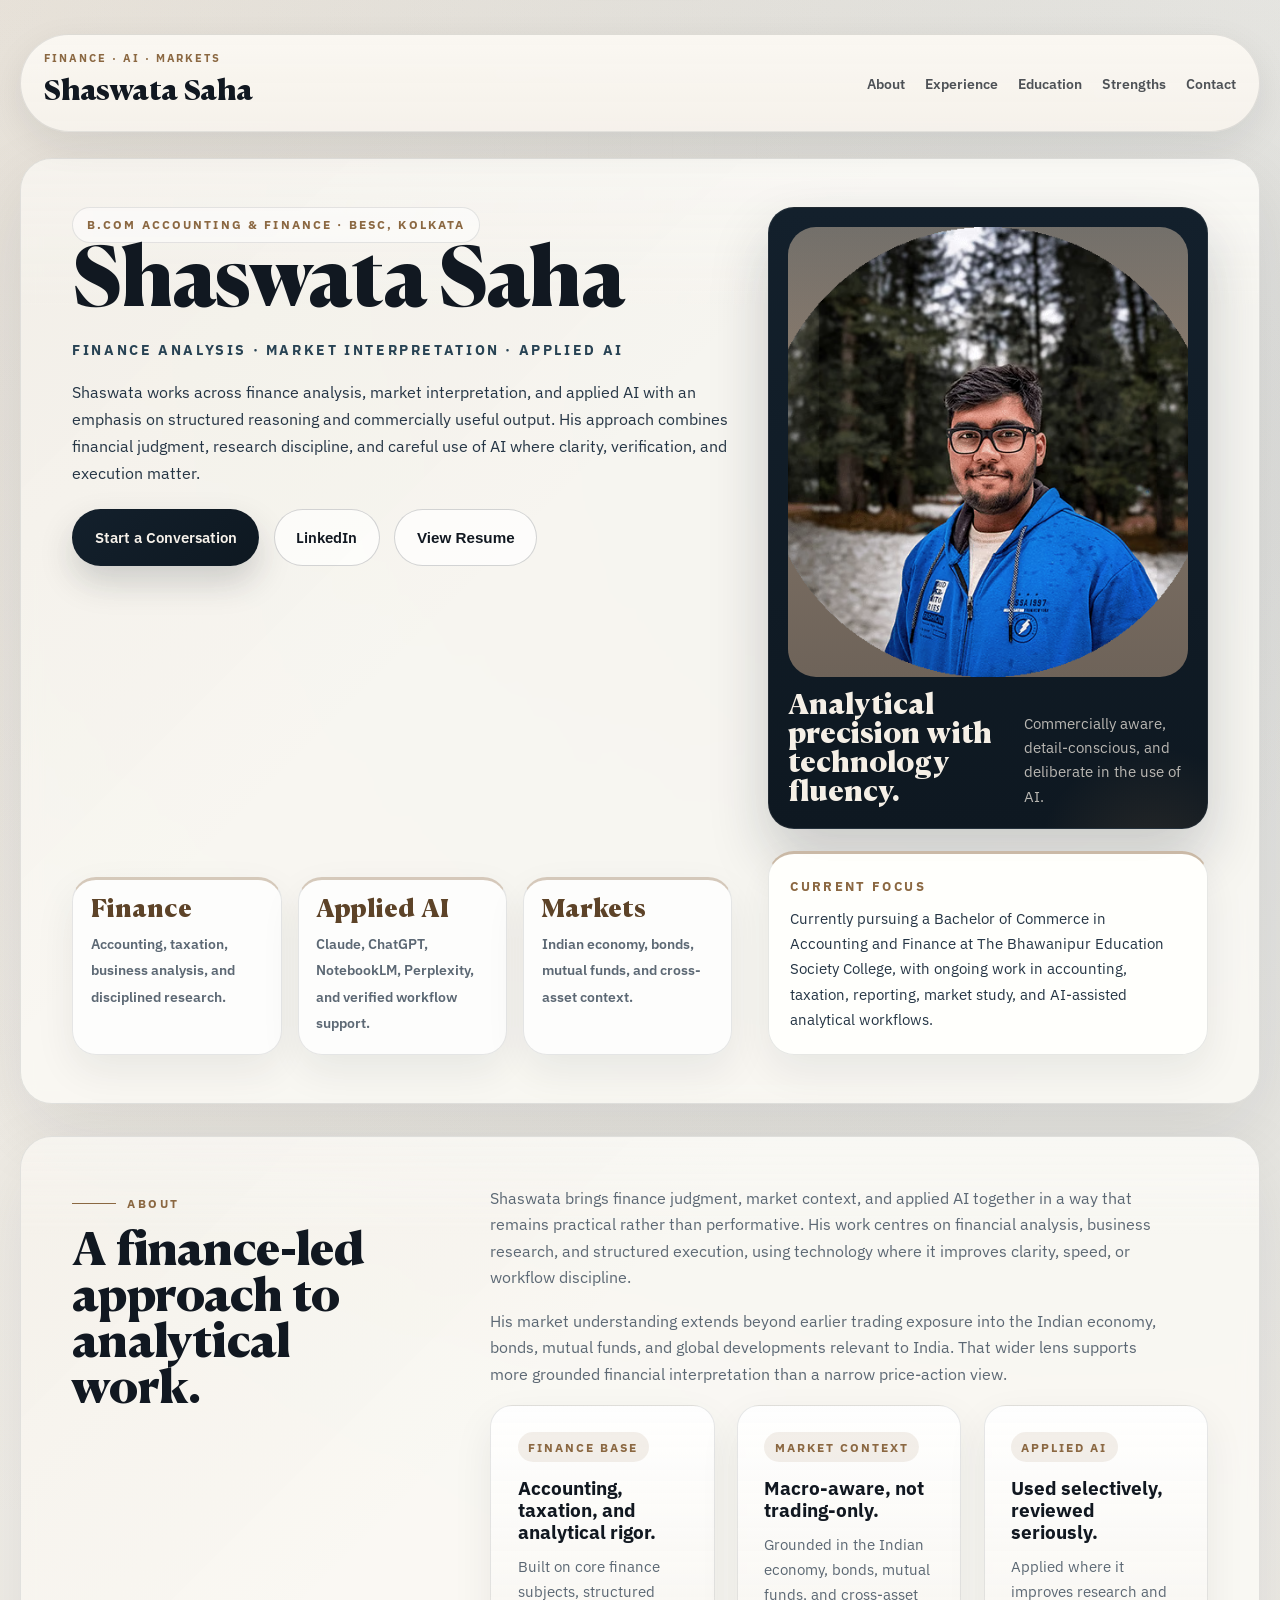
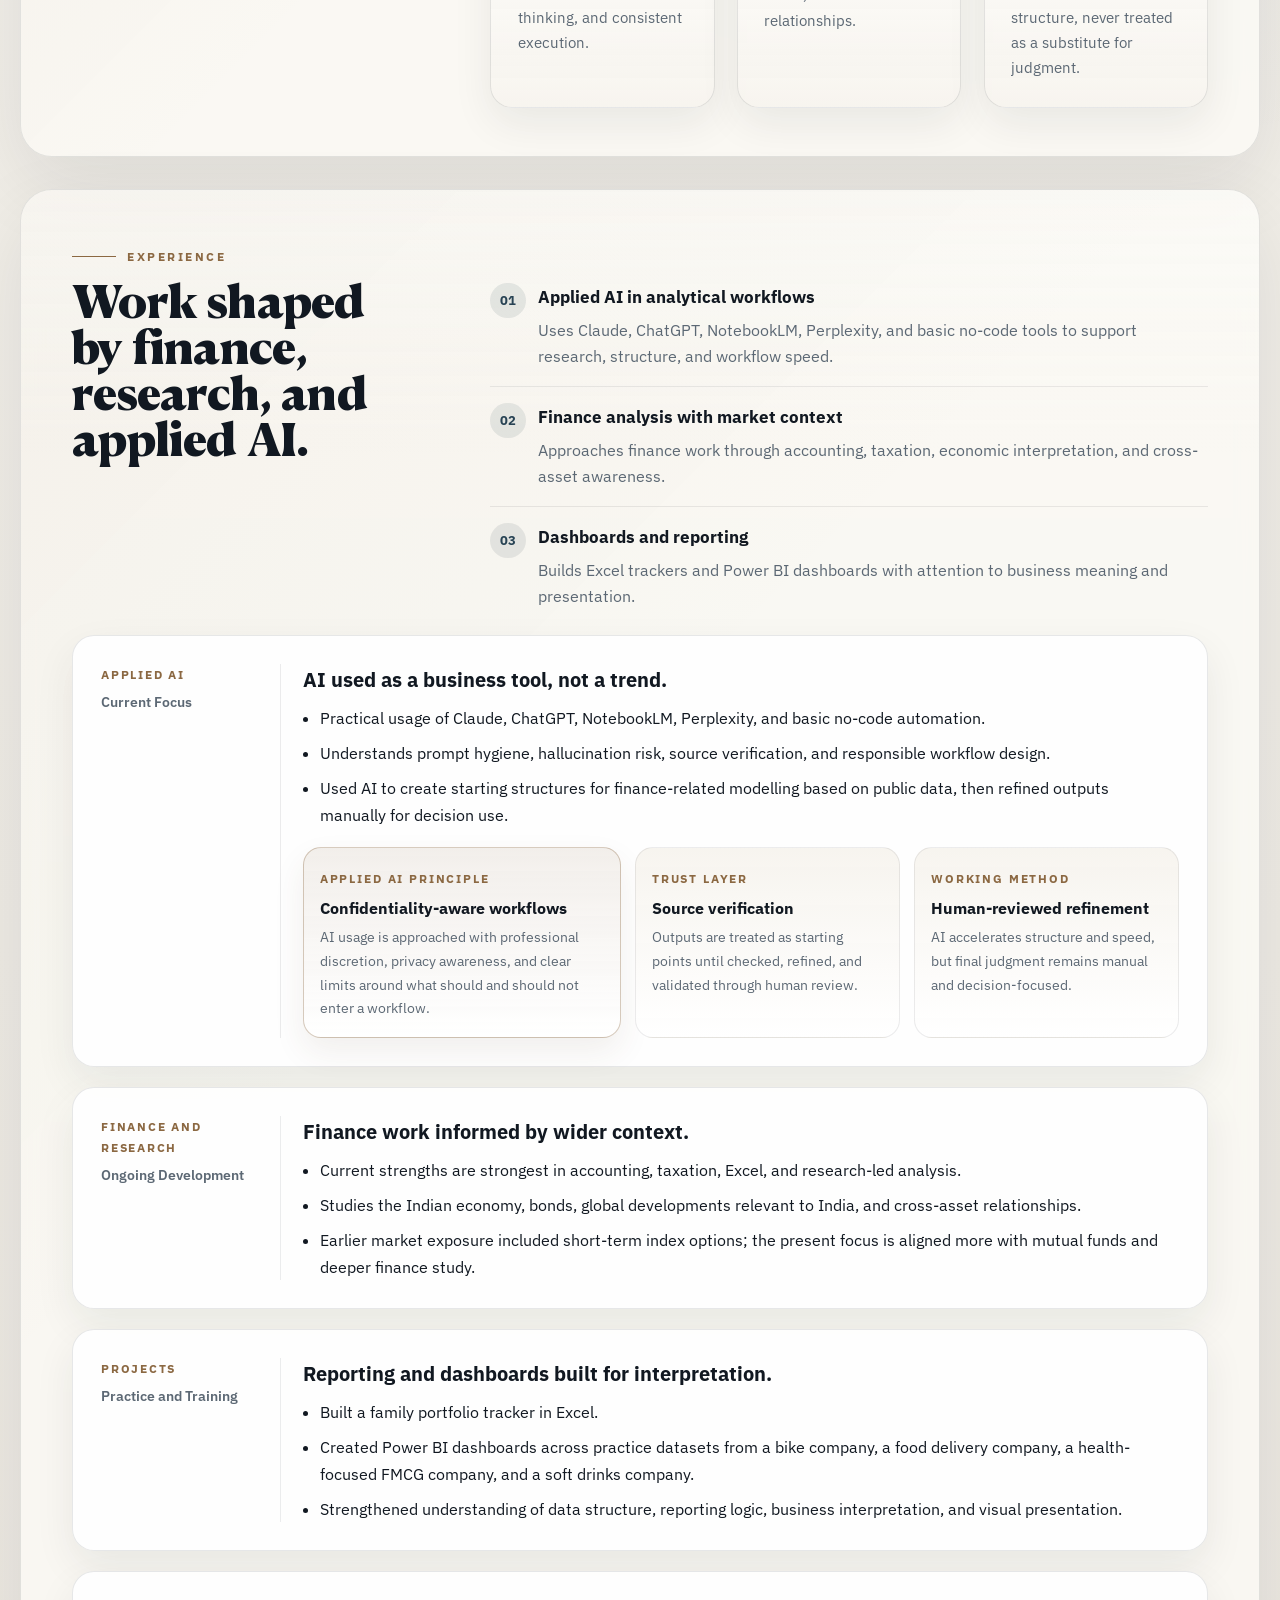
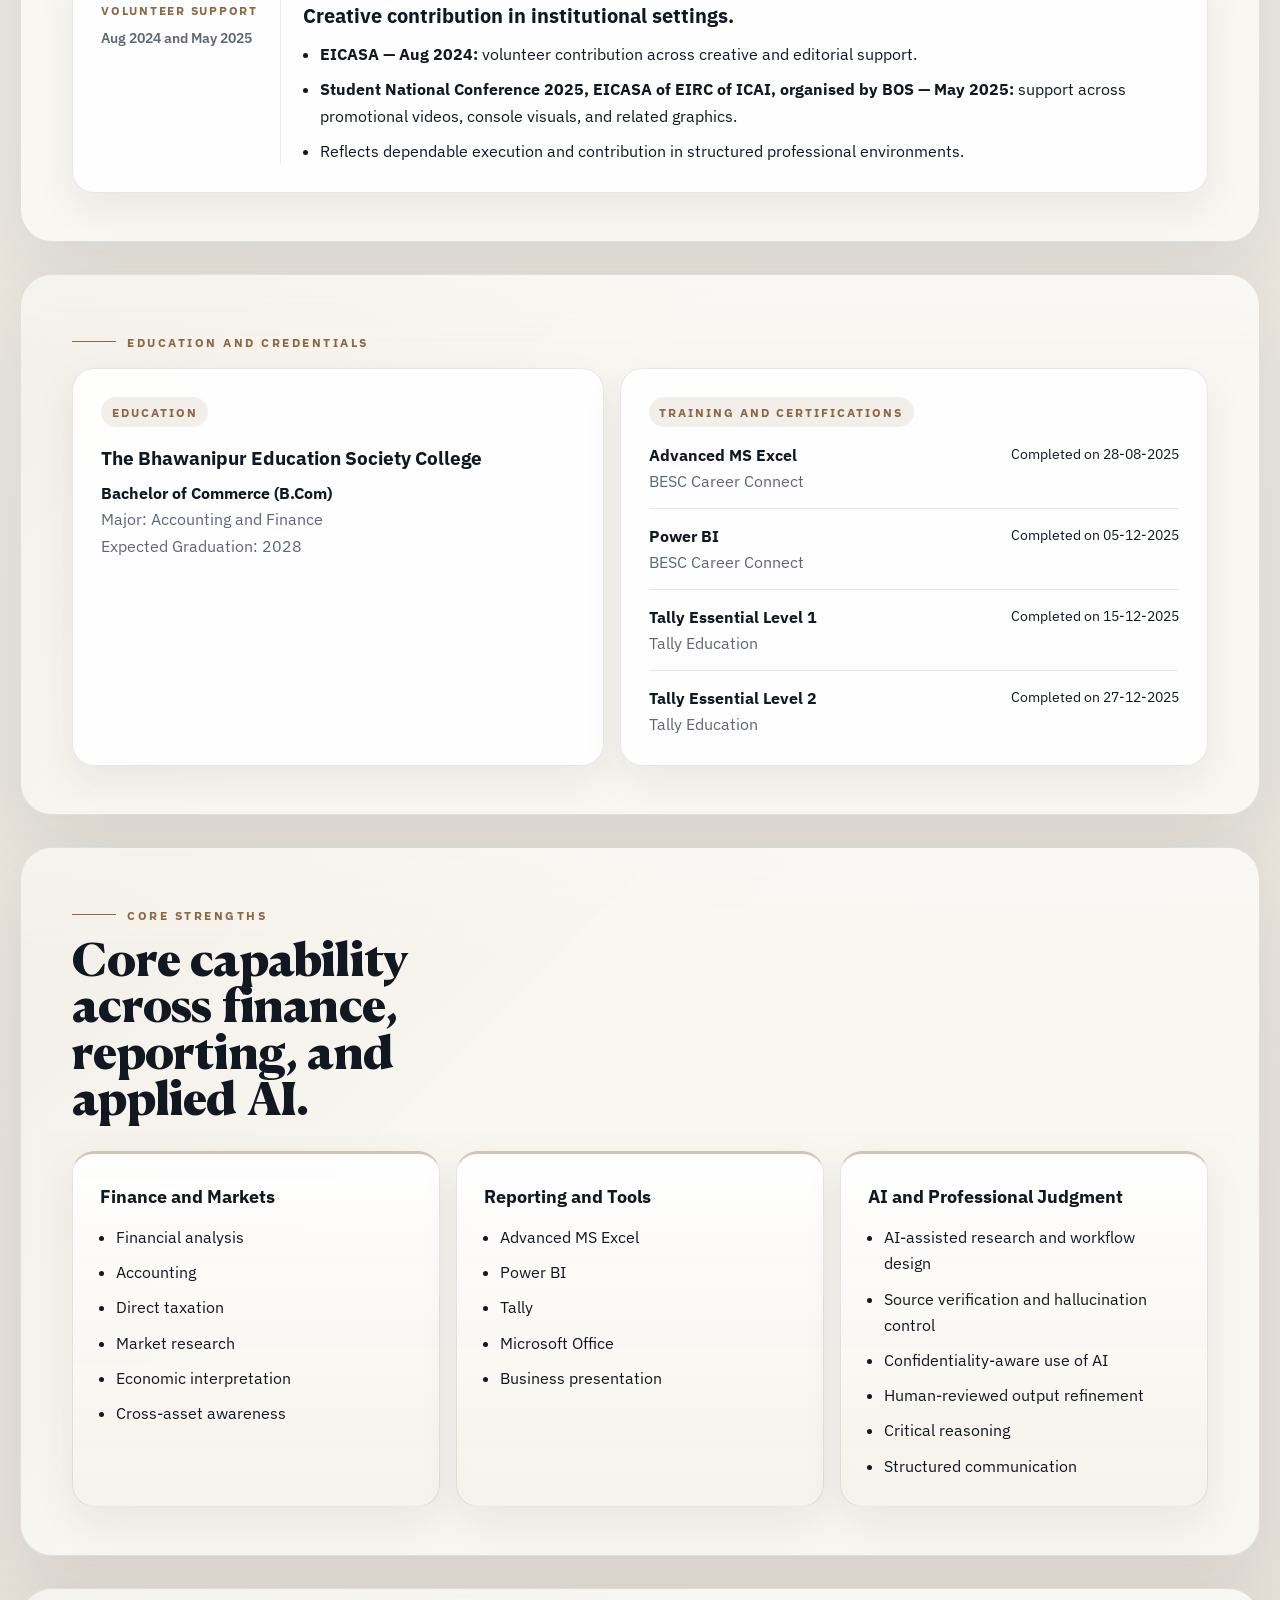
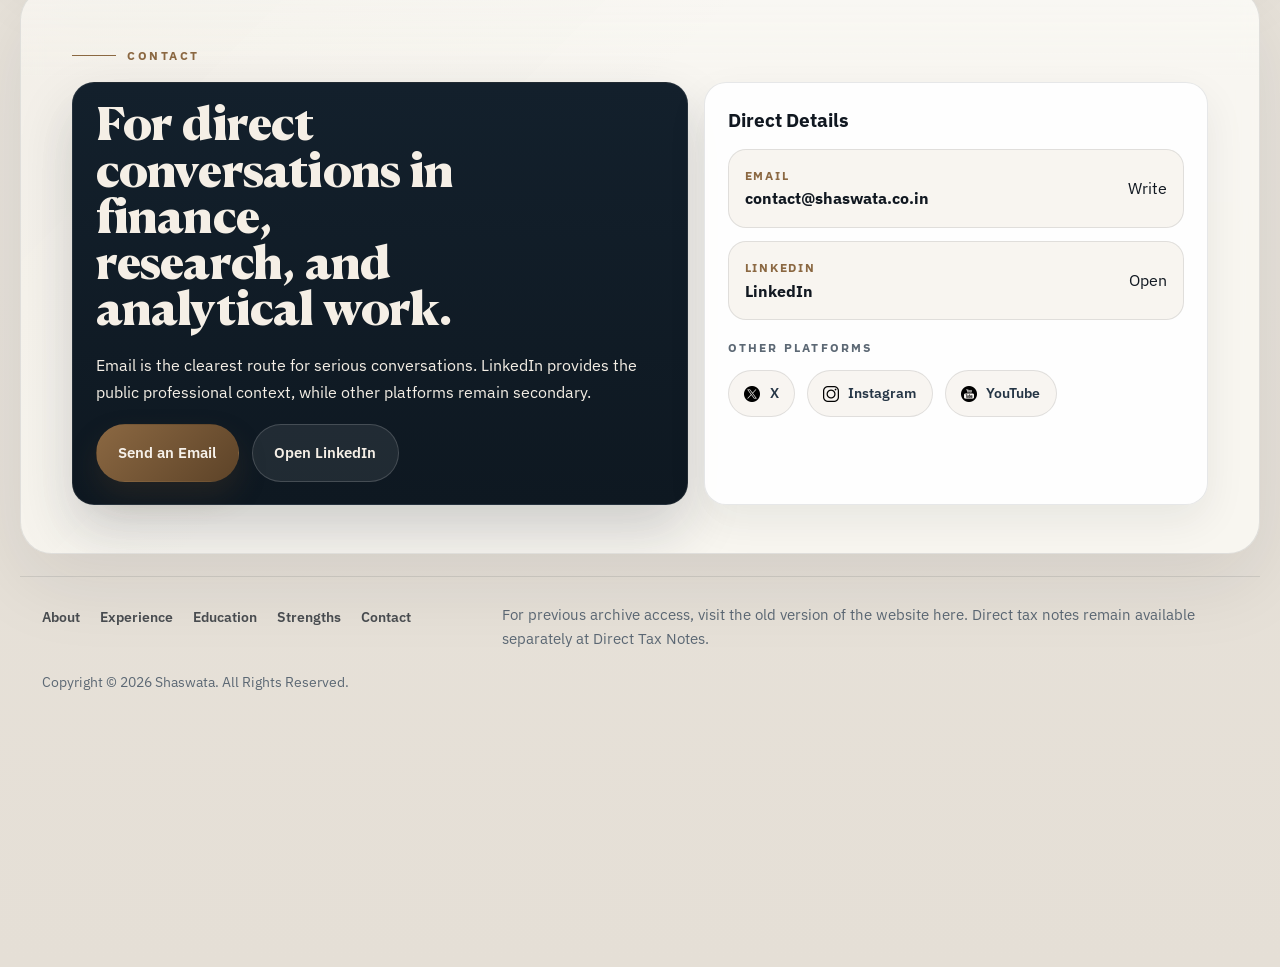
==== index.html @ 4b78d857 "Add files via upload" ====
<!DOCTYPE html>
<html lang="en">
  <head>
    <meta charset="UTF-8" />
    <meta http-equiv="X-UA-Compatible" content="IE=edge" />
    <meta name="viewport" content="width=device-width, initial-scale=1.0" />
    <link rel="icon" type="image/png" sizes="32x32" href="/favicon.png">
    <title>Shaswata Saha | Finance Analyst, Applied AI, Markets and Research</title>
    <link rel="canonical" href="https://shaswata.co.in/" />
    <meta name="description" content="Official website of Shaswata Saha, focused on finance analysis, applied AI, market research, taxation, accounting, and structured business thinking." />
    <meta name="robots" content="index, follow" />
    <meta name="author" content="Shaswata Saha" />
    <meta property="og:type" content="website" />
    <meta property="og:title" content="Shaswata Saha | Finance Analyst, Applied AI, Markets and Research" />
    <meta property="og:description" content="Official website of Shaswata Saha with finance analysis, applied AI, market research, and contact links." />
    <meta property="og:image" content="https://shaswata.co.in/assets/profile-pic.png" />
    <meta property="og:url" content="https://shaswata.co.in/" />
    <meta property="og:site_name" content="Shaswata Saha" />
    <meta name="twitter:card" content="summary_large_image" />
    <meta name="twitter:title" content="Shaswata Saha | Finance Analyst, Applied AI, Markets and Research" />
    <meta name="twitter:description" content="Official website of Shaswata Saha with finance analysis, applied AI, market research, and contact links." />
    <meta name="twitter:image" content="https://shaswata.co.in/assets/profile-pic.png" />
    <link rel="preload" href="./fonts/canela/Canela-Black.woff2" as="font" type="font/woff2" crossorigin />
    <link rel="preload" href="./fonts/canela/CanelaText-Black.woff2" as="font" type="font/woff2" crossorigin />
    <link rel="preload" href="./assets/profile-pic.avif" as="image" type="image/avif" />
    <script type="application/ld+json">
      {
        "@context": "https://schema.org",
        "@graph": [
          {
            "@type": "Person",
            "name": "Shaswata Saha",
            "url": "https://shaswata.co.in/",
            "image": "https://shaswata.co.in/assets/profile-pic.png",
            "jobTitle": "Finance Analyst | Applied AI | Markets and Research",
            "sameAs": [
              "https://urls.shaswata.co.in/Shaswata's-LinkedIn-Account",
              "https://urls.shaswata.co.in/Shaswata's-Twitter-Account",
              "https://urls.shaswata.co.in/Shaswata's-Instagram-Account",
              "https://urls.shaswata.co.in/Shaswata's-YouTube-Account"
            ]
          },
          {
            "@type": "WebSite",
            "name": "Shaswata Saha",
            "url": "https://shaswata.co.in/"
          }
        ]
      }
    </script>
    <link rel="stylesheet" href="style.css" />
    <link rel="stylesheet" href="mediaqueries.css" />
  </head>
  <body>
    <div class="page-shell">
      <nav id="desktop-nav">
        <a class="logo" href="#profile">
          <span class="logo-mark">Finance · AI · Markets</span>
          <span>Shaswata Saha</span>
        </a>
        <div>
          <ul class="nav-links">
            <li><a href="#about">About</a></li>
            <li><a href="#experience">Experience</a></li>
            <li><a href="#education">Education</a></li>
            <li><a href="#strengths">Strengths</a></li>
            <li><a href="#contact">Contact</a></li>
          </ul>
        </div>
      </nav>
      <nav id="hamburger-nav">
        <a class="logo" href="#profile">
          <span class="logo-mark">Finance · AI · Markets</span>
          <span>Shaswata Saha</span>
        </a>
        <div class="hamburger-menu">
          <div class="hamburger-icon" onclick="toggleMenu()">
            <span></span>
            <span></span>
            <span></span>
          </div>
          <div class="menu-links">
            <li><a href="#about">About</a></li>
            <li><a href="#experience">Experience</a></li>
            <li><a href="#education">Education</a></li>
            <li><a href="#strengths">Strengths</a></li>
            <li><a href="#contact">Contact</a></li>
          </div>
        </div>
      </nav>
      <main>
        <section id="profile">
          <div class="section-inner">
            <div class="hero-copy">
              <div>
                <div class="hero-topline fade-in">B.Com Accounting &amp; Finance · BESC, Kolkata</div>
                <h1 class="hero-title fade-in delay-1">Shaswata Saha</h1>
                <p class="hero-role fade-in delay-2">Finance Analysis · Market Interpretation · Applied AI</p>
                <p class="hero-summary fade-in delay-3">
                  Shaswata works across finance analysis, market interpretation, and applied AI with an emphasis on structured reasoning and commercially useful output. His approach combines financial judgment, research discipline, and careful use of AI where clarity, verification, and execution matter.
                </p>
                <div class="hero-actions fade-in delay-3">
                  <a class="btn btn-primary" href="https://urls.shaswata.co.in/Shaswata's-Mail">Start a Conversation</a>
                  <a class="btn btn-secondary" href="https://urls.shaswata.co.in/Shaswata's-LinkedIn-Account">LinkedIn</a>
                  <button class="btn btn-secondary" onclick="window.open('./assets/Shaswata_Resume.pdf')">View Resume</button>
                </div>
              </div>
              <div class="hero-grid fade-in delay-3">
                <div class="hero-metric">
                  <span class="hero-metric-value">Finance</span>
                  <span class="hero-metric-label">Accounting, taxation, business analysis, and disciplined research.</span>
                </div>
                <div class="hero-metric">
                  <span class="hero-metric-value">Applied AI</span>
                  <span class="hero-metric-label">Claude, ChatGPT, NotebookLM, Perplexity, and verified workflow support.</span>
                </div>
                <div class="hero-metric">
                  <span class="hero-metric-value">Markets</span>
                  <span class="hero-metric-label">Indian economy, bonds, mutual funds, and cross-asset context.</span>
                </div>
              </div>
            </div>
            <div class="hero-panel fade-in delay-2">
              <article class="profile-card">
                <div class="profile-media">
                  <picture>
                    <source srcset="./assets/profile-pic.avif" type="image/avif" />
                    <img src="./assets/profile-pic.png" alt="Portrait of Shaswata Saha" width="1507" height="2071" fetchpriority="high" decoding="async" />
                  </picture>
                </div>
                <div class="profile-caption">
                  <div>
                    <h2>Analytical precision with technology fluency.</h2>
                  </div>
                  <p>Commercially aware, detail-conscious, and deliberate in the use of AI.</p>
                </div>
              </article>
              <article class="spotlight-card">
                <h3>Current Focus</h3>
                <p>Currently pursuing a Bachelor of Commerce in Accounting and Finance at The Bhawanipur Education Society College, with ongoing work in accounting, taxation, reporting, market study, and AI-assisted analytical workflows.</p>
              </article>
            </div>
          </div>
        </section>

        <section id="about">
          <div class="section-inner grid-two">
            <div>
              <div class="section-kicker">About</div>
              <h2 class="section-title">A finance-led approach to analytical work.</h2>
            </div>
            <div class="copy-stack">
              <p class="section-copy">
                Shaswata brings finance judgment, market context, and applied AI together in a way that remains practical rather than performative. His work centres on financial analysis, business research, and structured execution, using technology where it improves clarity, speed, or workflow discipline.
              </p>
              <p class="section-copy">
                His market understanding extends beyond earlier trading exposure into the Indian economy, bonds, mutual funds, and global developments relevant to India. That wider lens supports more grounded financial interpretation than a narrow price-action view.
              </p>
              <div class="grid-three">
                <article class="glass-card">
                  <span class="eyebrow-value">Finance Base</span>
                  <h3>Accounting, taxation, and analytical rigor.</h3>
                  <p>Built on core finance subjects, structured thinking, and consistent execution.</p>
                </article>
                <article class="glass-card">
                  <span class="eyebrow-value">Market Context</span>
                  <h3>Macro-aware, not trading-only.</h3>
                  <p>Grounded in the Indian economy, bonds, mutual funds, and cross-asset relationships.</p>
                </article>
                <article class="glass-card">
                  <span class="eyebrow-value">Applied AI</span>
                  <h3>Used selectively, reviewed seriously.</h3>
                  <p>Applied where it improves research and structure, never treated as a substitute for judgment.</p>
                </article>
              </div>
            </div>
          </div>
        </section>

        <section id="experience">
          <div class="section-inner">
            <div class="section-kicker">Experience</div>
            <div class="grid-two">
              <div>
                <h2 class="section-title">Work shaped by finance, research, and applied AI.</h2>
              </div>
              <div class="feature-list">
                <article class="feature-item">
                  <span class="feature-index">01</span>
                  <div>
                    <h3>Applied AI in analytical workflows</h3>
                    <p>Uses Claude, ChatGPT, NotebookLM, Perplexity, and basic no-code tools to support research, structure, and workflow speed.</p>
                  </div>
                </article>
                <article class="feature-item">
                  <span class="feature-index">02</span>
                  <div>
                    <h3>Finance analysis with market context</h3>
                    <p>Approaches finance work through accounting, taxation, economic interpretation, and cross-asset awareness.</p>
                  </div>
                </article>
                <article class="feature-item">
                  <span class="feature-index">03</span>
                  <div>
                    <h3>Dashboards and reporting</h3>
                    <p>Builds Excel trackers and Power BI dashboards with attention to business meaning and presentation.</p>
                  </div>
                </article>
              </div>
            </div>

            <div class="experience-stack">
              <article class="timeline-card">
                <div class="timeline-meta">
                  <span class="timeline-label">Applied AI</span>
                  <span class="timeline-date">Current Focus</span>
                </div>
                <div>
                  <h3>AI used as a business tool, not a trend.</h3>
                  <ul>
                    <li>Practical usage of Claude, ChatGPT, NotebookLM, Perplexity, and basic no-code automation.</li>
                    <li>Understands prompt hygiene, hallucination risk, source verification, and responsible workflow design.</li>
                    <li>Used AI to create starting structures for finance-related modelling based on public data, then refined outputs manually for decision use.</li>
                  </ul>
                  <div class="ai-assurance-grid">
                    <article class="ai-assurance-card ai-assurance-card-featured">
                      <span class="ai-assurance-kicker">Applied AI Principle</span>
                      <h4>Confidentiality-aware workflows</h4>
                      <p>AI usage is approached with professional discretion, privacy awareness, and clear limits around what should and should not enter a workflow.</p>
                    </article>
                    <article class="ai-assurance-card">
                      <span class="ai-assurance-kicker">Trust Layer</span>
                      <h4>Source verification</h4>
                      <p>Outputs are treated as starting points until checked, refined, and validated through human review.</p>
                    </article>
                    <article class="ai-assurance-card">
                      <span class="ai-assurance-kicker">Working Method</span>
                      <h4>Human-reviewed refinement</h4>
                      <p>AI accelerates structure and speed, but final judgment remains manual and decision-focused.</p>
                    </article>
                  </div>
                </div>
              </article>

              <article class="timeline-card">
                <div class="timeline-meta">
                  <span class="timeline-label">Finance and Research</span>
                  <span class="timeline-date">Ongoing Development</span>
                </div>
                <div>
                  <h3>Finance work informed by wider context.</h3>
                  <ul>
                    <li>Current strengths are strongest in accounting, taxation, Excel, and research-led analysis.</li>
                    <li>Studies the Indian economy, bonds, global developments relevant to India, and cross-asset relationships.</li>
                    <li>Earlier market exposure included short-term index options; the present focus is aligned more with mutual funds and deeper finance study.</li>
                  </ul>
                </div>
              </article>

              <article class="timeline-card">
                <div class="timeline-meta">
                  <span class="timeline-label">Projects</span>
                  <span class="timeline-date">Practice and Training</span>
                </div>
                <div>
                  <h3>Reporting and dashboards built for interpretation.</h3>
                  <ul>
                    <li>Built a family portfolio tracker in Excel.</li>
                    <li>Created Power BI dashboards across practice datasets from a bike company, a food delivery company, a health-focused FMCG company, and a soft drinks company.</li>
                    <li>Strengthened understanding of data structure, reporting logic, business interpretation, and visual presentation.</li>
                  </ul>
                </div>
              </article>

              <article class="timeline-card">
                <div class="timeline-meta">
                  <span class="timeline-label">Volunteer Support</span>
                  <span class="timeline-date">Aug 2024 and May 2025</span>
                </div>
                <div>
                  <h3>Creative contribution in institutional settings.</h3>
                  <ul>
                    <li><strong>EICASA — Aug 2024:</strong> volunteer contribution across creative and editorial support.</li>
                    <li><strong>Student National Conference 2025, EICASA of EIRC of ICAI, organised by BOS — May 2025:</strong> support across promotional videos, console visuals, and related graphics.</li>
                    <li>Reflects dependable execution and contribution in structured professional environments.</li>
                  </ul>
                </div>
              </article>
            </div>
          </div>
        </section>

        <section id="education">
          <div class="section-inner">
            <div class="section-kicker">Education and Credentials</div>
            <div class="education-grid">
              <article class="credential-card">
                <span class="eyebrow-value">Education</span>
                <h3>The Bhawanipur Education Society College</h3>
                <p><strong>Bachelor of Commerce (B.Com)</strong></p>
                <p>Major: Accounting and Finance</p>
                <p>Expected Graduation: 2028</p>
              </article>
              <article class="credential-card">
                <span class="eyebrow-value">Training and Certifications</span>
                <div class="cert-list">
                  <div class="cert-item">
                    <div>
                      <div class="cert-name">Advanced MS Excel</div>
                      <p>BESC Career Connect</p>
                    </div>
                    <div class="cert-meta">Completed on 28-08-2025</div>
                  </div>
                  <div class="cert-item">
                    <div>
                      <div class="cert-name">Power BI</div>
                      <p>BESC Career Connect</p>
                    </div>
                    <div class="cert-meta">Completed on 05-12-2025</div>
                  </div>
                  <div class="cert-item">
                    <div>
                      <div class="cert-name">Tally Essential Level 1</div>
                      <p>Tally Education</p>
                    </div>
                    <div class="cert-meta">Completed on 15-12-2025</div>
                  </div>
                  <div class="cert-item">
                    <div>
                      <div class="cert-name">Tally Essential Level 2</div>
                      <p>Tally Education</p>
                    </div>
                    <div class="cert-meta">Completed on 27-12-2025</div>
                  </div>
                </div>
              </article>
            </div>
          </div>
        </section>

        <section id="strengths">
          <div class="section-inner">
            <div class="section-kicker">Core Strengths</div>
            <h2 class="section-title">Core capability across finance, reporting, and applied AI.</h2>
            <div class="strength-grid">
              <article class="strength-card">
                <h3>Finance and Markets</h3>
                <ul>
                  <li>Financial analysis</li>
                  <li>Accounting</li>
                  <li>Direct taxation</li>
                  <li>Market research</li>
                  <li>Economic interpretation</li>
                  <li>Cross-asset awareness</li>
                </ul>
              </article>
              <article class="strength-card">
                <h3>Reporting and Tools</h3>
                <ul>
                  <li>Advanced MS Excel</li>
                  <li>Power BI</li>
                  <li>Tally</li>
                  <li>Microsoft Office</li>
                  <li>Business presentation</li>
                </ul>
              </article>
              <article class="strength-card">
                <h3>AI and Professional Judgment</h3>
                <ul>
                  <li>AI-assisted research and workflow design</li>
                  <li>Source verification and hallucination control</li>
                  <li>Confidentiality-aware use of AI</li>
                  <li>Human-reviewed output refinement</li>
                  <li>Critical reasoning</li>
                  <li>Structured communication</li>
                </ul>
              </article>
            </div>
          </div>
        </section>

        <section id="contact">
          <div class="section-inner">
            <div class="section-kicker">Contact</div>
            <div class="contact-shell">
              <article class="contact-panel">
                <h2 class="section-title">For direct conversations in finance, research, and analytical work.</h2>
                <p class="section-copy contact-copy">
                  Email is the clearest route for serious conversations. LinkedIn provides the public professional context, while other platforms remain secondary.
                </p>
                <div class="contact-actions">
                  <a class="btn btn-primary" href="https://urls.shaswata.co.in/Shaswata's-Mail">Send an Email</a>
                  <a class="btn btn-secondary" href="https://urls.shaswata.co.in/Shaswata's-LinkedIn-Account">Open LinkedIn</a>
                </div>
              </article>
              <article class="contact-links">
                <h3>Direct Details</h3>
                <div class="contact-link-list">
                  <a class="contact-link" href="https://urls.shaswata.co.in/Shaswata's-Mail">
                    <div>
                      <div class="contact-label">Email</div>
                      <div class="contact-value">contact@shaswata.co.in</div>
                    </div>
                    <span>Write</span>
                  </a>
                  <a class="contact-link" href="https://urls.shaswata.co.in/Shaswata's-LinkedIn-Account">
                    <div>
                      <div class="contact-label">LinkedIn</div>
                      <div class="contact-value">LinkedIn</div>
                    </div>
                    <span>Open</span>
                  </a>
                </div>
                <p class="socials-kicker">Other Platforms</p>
                <div class="socials-row">
                  <a class="social-chip" href="https://urls.shaswata.co.in/Shaswata's-Twitter-Account">
                    <img src="./assets/X.png" alt="X icon" />
                    <span>X</span>
                  </a>
                  <a class="social-chip" href="https://urls.shaswata.co.in/Shaswata's-Instagram-Account">
                    <img src="./assets/instagram.png" alt="Instagram icon" />
                    <span>Instagram</span>
                  </a>
                  <a class="social-chip" href="https://urls.shaswata.co.in/Shaswata's-YouTube-Account">
                    <img src="./assets/youtube.png" alt="YouTube icon" />
                    <span>YouTube</span>
                  </a>
                </div>
              </article>
            </div>
          </div>
        </section>
      </main>
      <footer>
        <div class="footer-top">
          <nav>
            <div class="nav-links-container">
              <ul class="nav-links">
                <li><a href="#about">About</a></li>
                <li><a href="#experience">Experience</a></li>
                <li><a href="#education">Education</a></li>
                <li><a href="#strengths">Strengths</a></li>
                <li><a href="#contact">Contact</a></li>
              </ul>
            </div>
          </nav>
          <p class="footer-note">For previous archive access, visit the old version of the website <a href="https://shaswata.co.in/old/" title="Explore the old version of Shaswata's website">here</a>. Direct tax notes remain available separately at <a href="direct-tax-I/">Direct Tax Notes</a>.</p>
        </div>
        <p class="footer-copy">Copyright &#169; 2026 Shaswata. All Rights Reserved.</p>
      </footer>
    </div>
    <script src="script.js"></script>
  </body>
</html>
---- style.css ----
@import url("https://fonts.googleapis.com/css2?family=IBM+Plex+Sans:wght@400;500;600;700&display=swap");

@font-face {
  font-family: "Canela Display";
  src: url("./fonts/canela/Canela-Black.woff2") format("woff2");
  font-style: normal;
  font-weight: 900;
  font-display: swap;
}

@font-face {
  font-family: "Canela Display";
  src: url("./fonts/canela/Canela-BlackItalic.woff2") format("woff2");
  font-style: italic;
  font-weight: 900;
  font-display: swap;
}

@font-face {
  font-family: "Canela Text";
  src: url("./fonts/canela/CanelaText-Black.woff2") format("woff2");
  font-style: normal;
  font-weight: 900;
  font-display: swap;
}

@font-face {
  font-family: "Canela Text";
  src: url("./fonts/canela/CanelaText-BlackItalic.woff2") format("woff2");
  font-style: italic;
  font-weight: 900;
  font-display: swap;
}

:root {
  --bg: #ebe7e0;
  --bg-soft: #f4f1eb;
  --surface: rgba(252, 250, 246, 0.82);
  --surface-strong: rgba(255, 255, 252, 0.96);
  --surface-dark: #13202c;
  --surface-dark-strong: #0e1821;
  --ink: #111821;
  --ink-soft: #253545;
  --muted: #5c6874;
  --line: rgba(17, 24, 33, 0.1);
  --line-strong: rgba(17, 24, 33, 0.18);
  --accent: #8b6842;
  --accent-deep: #5d4328;
  --accent-soft: #d8c4a9;
  --accent-cool: #284354;
  --shadow: 0 28px 80px rgba(17, 24, 33, 0.09);
  --shadow-soft: 0 16px 42px rgba(17, 24, 33, 0.07);
  --radius-lg: 32px;
  --radius-md: 22px;
  --radius-sm: 14px;
  --container: 1360px;
}

* {
  box-sizing: border-box;
  margin: 0;
  padding: 0;
}

html {
  scroll-behavior: smooth;
  scroll-padding-top: 0;
}

body {
  min-height: 100vh;
  font-family: "IBM Plex Sans", sans-serif;
  color: var(--ink);
  background:
    radial-gradient(circle at top left, rgba(139, 104, 66, 0.12), transparent 26%),
    radial-gradient(circle at 84% 8%, rgba(40, 67, 84, 0.12), transparent 24%),
    linear-gradient(180deg, #f6f4ef 0%, #eeebe4 44%, #e5dfd6 100%);
  line-height: 1.65;
  overflow-x: clip;
}

body::before {
  content: "";
  position: fixed;
  inset: 0;
  pointer-events: none;
  opacity: 0.12;
  background-image:
    linear-gradient(rgba(17, 24, 33, 0.06) 1px, transparent 1px),
    linear-gradient(90deg, rgba(17, 24, 33, 0.04) 1px, transparent 1px);
  background-size: 42px 42px;
  mask-image: radial-gradient(circle at center, black 28%, transparent 88%);
}

img {
  display: block;
  max-width: 100%;
}

a,
button {
  transition: transform 220ms ease, color 220ms ease, background-color 220ms ease,
    border-color 220ms ease, box-shadow 220ms ease, opacity 220ms ease;
}

a {
  color: inherit;
  text-decoration: none;
}

p {
  color: var(--muted);
}

.page-shell {
  position: relative;
  z-index: 1;
  width: min(var(--container), calc(100% - 2.5rem));
  margin: 1.1rem auto;
  padding: 1rem 0 7rem;
}

nav,
.nav-links {
  display: flex;
}

nav {
  align-items: center;
  justify-content: space-between;
}

#desktop-nav,
#hamburger-nav {
  position: sticky;
  top: 1rem;
  z-index: 30;
  margin-bottom: 1.6rem;
  padding: 0.95rem 1.45rem;
  border: 1px solid var(--line);
  border-radius: 999px;
  backdrop-filter: blur(14px);
  background: linear-gradient(180deg, rgba(251, 248, 242, 0.96) 0%, rgba(246, 242, 236, 0.94) 100%);
  box-shadow: 0 12px 36px rgba(17, 24, 33, 0.08);
  isolation: isolate;
}

.logo {
  display: inline-flex;
  flex-direction: column;
  gap: 0.1rem;
  font-family: "Canela Text", serif;
  font-size: 1.78rem;
  font-weight: 900;
  letter-spacing: -0.02em;
}

.logo-mark {
  font-family: "IBM Plex Sans", sans-serif;
  font-size: 0.68rem;
  font-weight: 700;
  letter-spacing: 0.18em;
  text-transform: uppercase;
  color: var(--accent);
}

.nav-links {
  align-items: center;
  gap: 1.25rem;
  list-style: none;
}

.nav-links a {
  position: relative;
  font-size: 0.9rem;
  font-weight: 600;
  color: rgba(17, 24, 33, 0.74);
}

.nav-links a::after {
  content: "";
  position: absolute;
  left: 0;
  bottom: -0.35rem;
  width: 100%;
  height: 2px;
  transform: scaleX(0);
  transform-origin: left;
  background: var(--accent);
  transition: transform 220ms ease;
}

.nav-links a:hover,
.nav-links a:focus-visible {
  color: var(--ink);
}

.nav-links a:hover::after,
.nav-links a:focus-visible::after {
  transform: scaleX(1);
}

#hamburger-nav {
  display: none;
}

.hamburger-menu {
  position: relative;
  display: inline-block;
}

.hamburger-icon {
  display: flex;
  flex-direction: column;
  justify-content: space-between;
  width: 32px;
  height: 22px;
  cursor: pointer;
}

.hamburger-icon span {
  width: 100%;
  height: 2px;
  border-radius: 999px;
  background: var(--ink);
  transition: transform 220ms ease, opacity 220ms ease;
}

.menu-links {
  position: absolute;
  top: calc(100% + 0.8rem);
  right: 0;
  min-width: 220px;
  max-height: 0;
  overflow: hidden;
  border: 1px solid transparent;
  border-radius: 24px;
  background: rgba(251, 248, 242, 0.98);
  backdrop-filter: blur(14px);
  box-shadow: var(--shadow-soft);
}

.menu-links a {
  display: block;
  padding: 0.95rem 1.2rem;
  font-size: 0.98rem;
  font-weight: 700;
}

.menu-links li {
  list-style: none;
}

.menu-links.open {
  max-height: 420px;
  border-color: var(--line);
}

.hamburger-icon.open span:first-child {
  transform: rotate(45deg) translate(6px, 6px);
}

.hamburger-icon.open span:nth-child(2) {
  opacity: 0;
}

.hamburger-icon.open span:last-child {
  transform: rotate(-45deg) translate(7px, -7px);
}

main {
  display: flex;
  flex-direction: column;
  gap: 2rem;
}

section {
  position: relative;
  border: 1px solid var(--line);
  border-radius: var(--radius-lg);
  background: var(--surface);
  backdrop-filter: blur(10px);
  box-shadow: var(--shadow);
  overflow: hidden;
}

section::before {
  content: "";
  position: absolute;
  inset: 0;
  pointer-events: none;
  background:
    linear-gradient(180deg, rgba(255, 255, 255, 0.26), transparent 16%),
    linear-gradient(135deg, rgba(139, 104, 66, 0.05), transparent 42%);
}

.section-inner {
  position: relative;
  z-index: 1;
  padding: 3rem 3.2rem;
}

.section-kicker {
  display: inline-flex;
  align-items: center;
  gap: 0.7rem;
  margin-bottom: 1rem;
  font-size: 0.78rem;
  font-weight: 800;
  letter-spacing: 0.2em;
  text-transform: uppercase;
  color: var(--accent);
}

.section-kicker::before {
  content: "";
  width: 2.75rem;
  height: 1px;
  background: currentColor;
}

.section-title {
  max-width: 12ch;
  font-family: "Canela Text", serif;
  font-size: clamp(2.2rem, 3.5vw, 3.7rem);
  line-height: 1.03;
  letter-spacing: -0.018em;
}

.section-copy {
  max-width: 68ch;
  font-size: 1rem;
}

#profile .section-inner {
  display: grid;
  grid-template-columns: minmax(0, 1.2fr) minmax(320px, 0.8fr);
  gap: 2.2rem;
  align-items: stretch;
  min-height: calc(100vh - 8rem);
}

.hero-copy {
  display: flex;
  flex-direction: column;
  justify-content: space-between;
  gap: 1.8rem;
}

.hero-topline {
  display: inline-flex;
  align-items: center;
  gap: 0.75rem;
  padding: 0.45rem 0.85rem;
  width: fit-content;
  border: 1px solid var(--line);
  border-radius: 999px;
  background: rgba(255, 255, 255, 0.52);
  font-size: 0.74rem;
  font-weight: 800;
  letter-spacing: 0.18em;
  text-transform: uppercase;
  color: var(--accent);
}

.hero-title {
  max-width: none;
  font-family: "Canela Display", serif;
  font-size: clamp(3.55rem, 6.4vw, 5.7rem);
  line-height: 1;
  letter-spacing: -0.02em;
  white-space: nowrap;
}

.hero-role {
  max-width: 38rem;
  margin-top: 0.9rem;
  font-size: 0.86rem;
  font-weight: 700;
  letter-spacing: 0.19em;
  text-transform: uppercase;
  color: var(--accent-cool);
}

.hero-summary {
  max-width: 47rem;
  margin-top: 1.05rem;
  font-size: 1.02rem;
  color: var(--ink-soft);
}

.hero-actions {
  display: flex;
  flex-wrap: wrap;
  gap: 0.9rem;
  margin-top: 1.4rem;
}

.btn {
  display: inline-flex;
  align-items: center;
  justify-content: center;
  gap: 0.65rem;
  min-height: 3.4rem;
  padding: 0.95rem 1.35rem;
  border: 1px solid transparent;
  border-radius: 999px;
  font-size: 0.95rem;
  font-weight: 600;
  letter-spacing: 0;
  text-transform: none;
  cursor: pointer;
}

.btn:hover,
.btn:focus-visible {
  transform: translateY(-2px);
}

.btn-primary {
  color: #f6f1ea;
  background: linear-gradient(135deg, var(--surface-dark) 0%, var(--surface-dark-strong) 100%);
  box-shadow: 0 16px 34px rgba(14, 24, 33, 0.18);
}

.btn-secondary {
  border-color: var(--line-strong);
  color: var(--ink);
  background: rgba(255, 255, 255, 0.68);
}

.hero-grid {
  display: grid;
  grid-template-columns: repeat(3, minmax(0, 1fr));
  gap: 1rem;
}

.hero-metric {
  padding: 1.15rem 1.1rem;
  border: 1px solid var(--line);
  border-radius: 24px;
  border-top: 3px solid rgba(139, 104, 66, 0.35);
  background: rgba(255, 255, 255, 0.72);
  box-shadow: var(--shadow-soft);
}

.hero-metric-value {
  display: block;
  margin-bottom: 0.4rem;
  font-family: "Canela Text", serif;
  font-size: 1.52rem;
  line-height: 1.04;
  color: var(--accent-deep);
}

.hero-metric-label {
  font-size: 0.85rem;
  font-weight: 600;
  color: var(--muted);
}

.hero-panel {
  display: grid;
  gap: 1.4rem;
}

.profile-card,
.spotlight-card {
  position: relative;
  overflow: hidden;
  border: 1px solid var(--line);
  border-radius: calc(var(--radius-lg) - 6px);
  background: var(--surface-strong);
}

.profile-card {
  min-height: 100%;
  padding: 1.2rem;
  display: flex;
  flex-direction: column;
  gap: 1rem;
  border-color: rgba(255, 255, 255, 0.08);
  background: linear-gradient(180deg, var(--surface-dark) 0%, var(--surface-dark-strong) 100%);
  box-shadow: 0 30px 60px rgba(14, 24, 33, 0.2);
}

.profile-card::after {
  content: "";
  position: absolute;
  inset: auto -15% -25% auto;
  width: 240px;
  height: 240px;
  border-radius: 50%;
  background: radial-gradient(circle, rgba(139, 104, 66, 0.2), transparent 68%);
}

.profile-media {
  position: relative;
  z-index: 1;
  min-height: 450px;
  border-radius: 28px;
  overflow: hidden;
  background:
    linear-gradient(180deg, rgba(40, 67, 84, 0.28), transparent 30%),
    linear-gradient(180deg, #908173 0%, #6e6359 100%);
}

.profile-media img {
  width: 100%;
  height: 100%;
  object-fit: cover;
  object-position: center top;
  filter: grayscale(0.08) saturate(0.92) contrast(1.02);
}

.profile-caption {
  position: relative;
  z-index: 1;
  display: flex;
  justify-content: space-between;
  gap: 1rem;
  align-items: flex-end;
}

.profile-caption h2 {
  font-family: "Canela Text", serif;
  font-size: 1.72rem;
  line-height: 1.05;
  color: #f5efe6;
}

.profile-caption p {
  max-width: 15rem;
  font-size: 0.92rem;
  color: rgba(245, 239, 230, 0.74);
}

.spotlight-card {
  padding: 1.35rem;
  border-top: 3px solid rgba(139, 104, 66, 0.46);
  box-shadow: var(--shadow-soft);
}

.spotlight-card h3 {
  margin-bottom: 0.5rem;
  font-size: 0.82rem;
  font-weight: 800;
  letter-spacing: 0.18em;
  text-transform: uppercase;
  color: var(--accent);
}

.spotlight-card p {
  font-size: 0.96rem;
  color: var(--ink-soft);
}

.grid-two {
  display: grid;
  grid-template-columns: minmax(250px, 0.7fr) minmax(0, 1.3fr);
  gap: 2rem;
}

.grid-three {
  display: grid;
  grid-template-columns: repeat(3, minmax(0, 1fr));
  gap: 1.4rem;
}

.copy-stack {
  display: flex;
  flex-direction: column;
  gap: 1.1rem;
}

.glass-card {
  height: 100%;
  padding: 1.65rem;
  border: 1px solid var(--line);
  border-radius: var(--radius-md);
  background: linear-gradient(180deg, rgba(255, 255, 255, 0.9) 0%, rgba(246, 243, 237, 0.8) 100%);
  box-shadow: var(--shadow-soft);
}

.eyebrow-value {
  display: inline-flex;
  margin-bottom: 0.9rem;
  padding: 0.3rem 0.65rem;
  border-radius: 999px;
  background: rgba(139, 104, 66, 0.1);
  color: var(--accent);
  font-size: 0.78rem;
  font-weight: 800;
  letter-spacing: 0.16em;
  text-transform: uppercase;
}

.glass-card h3 {
  margin-bottom: 0.65rem;
  font-size: 1.18rem;
  line-height: 1.18;
}

.glass-card p,
.glass-card li {
  font-size: 0.96rem;
  color: var(--muted);
}

.glass-card ul {
  display: grid;
  gap: 0.65rem;
  padding-left: 1.1rem;
}

.feature-list {
  display: grid;
  gap: 1rem;
}

.feature-item {
  display: grid;
  grid-template-columns: auto 1fr;
  gap: 0.8rem;
  padding-bottom: 1rem;
  border-bottom: 1px solid rgba(17, 24, 33, 0.08);
}

.feature-item:last-child {
  padding-bottom: 0;
  border-bottom: none;
}

.feature-index {
  display: inline-flex;
  align-items: center;
  justify-content: center;
  width: 2.2rem;
  height: 2.2rem;
  border-radius: 999px;
  background: rgba(40, 67, 84, 0.1);
  color: var(--accent-cool);
  font-size: 0.84rem;
  font-weight: 800;
}

.feature-item h3 {
  margin-bottom: 0.35rem;
  font-size: 1.08rem;
  color: var(--ink);
}

.experience-stack {
  display: grid;
  gap: 1.25rem;
  margin-top: 1.6rem;
}

.timeline-card {
  display: grid;
  grid-template-columns: 180px 1fr;
  gap: 1.35rem;
  padding: 1.75rem;
  border: 1px solid var(--line);
  border-radius: var(--radius-md);
  background: rgba(255, 255, 255, 0.9);
  box-shadow: var(--shadow-soft);
}

.timeline-meta {
  display: flex;
  flex-direction: column;
  gap: 0.35rem;
  padding-right: 1rem;
  border-right: 1px solid rgba(17, 24, 33, 0.08);
}

.timeline-label {
  font-size: 0.78rem;
  font-weight: 800;
  letter-spacing: 0.14em;
  text-transform: uppercase;
  color: var(--accent);
}

.timeline-date {
  font-size: 0.9rem;
  font-weight: 600;
  color: var(--muted);
}

.timeline-card h3 {
  margin-bottom: 0.55rem;
  font-size: 1.22rem;
}

.timeline-card ul {
  display: grid;
  gap: 0.55rem;
  padding-left: 1.1rem;
}

.ai-assurance-grid {
  display: grid;
  grid-template-columns: 1.2fr repeat(2, minmax(0, 1fr));
  gap: 0.9rem;
  margin-top: 1.2rem;
}

.ai-assurance-card {
  padding: 1rem 1rem 1.05rem;
  border: 1px solid rgba(17, 24, 33, 0.08);
  border-radius: 18px;
  background: linear-gradient(180deg, rgba(246, 243, 237, 0.9) 0%, rgba(255, 255, 255, 0.92) 100%);
}

.ai-assurance-card-featured {
  border-color: rgba(139, 104, 66, 0.34);
  background: linear-gradient(180deg, rgba(139, 104, 66, 0.1) 0%, rgba(255, 255, 255, 0.94) 100%);
  box-shadow: 0 14px 32px rgba(93, 67, 40, 0.08);
}

.ai-assurance-kicker {
  display: inline-flex;
  margin-bottom: 0.65rem;
  font-size: 0.72rem;
  font-weight: 800;
  letter-spacing: 0.16em;
  text-transform: uppercase;
  color: var(--accent);
}

.ai-assurance-card h4 {
  margin-bottom: 0.45rem;
  font-size: 1rem;
  line-height: 1.2;
  color: var(--ink);
}

.ai-assurance-card p {
  font-size: 0.9rem;
  color: var(--muted);
}

.education-grid {
  display: grid;
  grid-template-columns: minmax(0, 0.95fr) minmax(0, 1.05fr);
  gap: 1rem;
}

.credential-card {
  padding: 1.75rem;
  border: 1px solid var(--line);
  border-radius: var(--radius-md);
  background: rgba(255, 255, 255, 0.9);
  box-shadow: var(--shadow-soft);
}

.credential-card h3 {
  margin-bottom: 0.4rem;
  font-size: 1.2rem;
}

.credential-card strong {
  color: var(--ink);
}

.cert-list {
  display: grid;
  gap: 0.85rem;
}

.cert-item {
  display: flex;
  justify-content: space-between;
  gap: 1rem;
  padding-bottom: 0.85rem;
  border-bottom: 1px solid var(--line);
}

.cert-item:last-child {
  padding-bottom: 0;
  border-bottom: none;
}

.cert-name {
  font-weight: 800;
  color: var(--ink);
}

.cert-meta {
  font-size: 0.9rem;
  text-align: right;
}

.strength-grid {
  display: grid;
  grid-template-columns: repeat(3, minmax(0, 1fr));
  gap: 1rem;
  margin-top: 1.6rem;
}

.strength-card {
  padding: 1.7rem;
  border: 1px solid var(--line);
  border-radius: var(--radius-md);
  border-top: 3px solid rgba(139, 104, 66, 0.34);
  background: linear-gradient(180deg, rgba(255, 255, 255, 0.92) 0%, rgba(245, 241, 234, 0.84) 100%);
  box-shadow: var(--shadow-soft);
}

.strength-card h3 {
  margin-bottom: 0.8rem;
  font-size: 1.12rem;
}

.strength-card ul {
  display: grid;
  gap: 0.55rem;
  padding-left: 1rem;
}

.contact-shell {
  display: grid;
  grid-template-columns: minmax(0, 1.1fr) minmax(290px, 0.9fr);
  gap: 1.05rem;
}

.contact-panel,
.contact-links {
  padding: 1.4rem;
  border: 1px solid var(--line);
  border-radius: var(--radius-md);
  background: rgba(255, 255, 255, 0.9);
  box-shadow: var(--shadow-soft);
}

.contact-panel {
  border-color: rgba(255, 255, 255, 0.08);
  background: linear-gradient(180deg, var(--surface-dark) 0%, var(--surface-dark-strong) 100%);
  box-shadow: 0 26px 54px rgba(14, 24, 33, 0.18);
}

.contact-panel h3,
.contact-links h3 {
  margin-bottom: 0.75rem;
  font-size: 1.18rem;
}

.contact-panel .section-title,
.contact-panel p,
.contact-panel .btn-secondary {
  color: #f5efe6;
}

.contact-panel .section-copy {
  max-width: 34rem;
}

.contact-copy {
  margin-top: 1rem;
  color: rgba(245, 239, 230, 0.74);
}

.contact-panel .btn-primary {
  background: linear-gradient(135deg, var(--accent) 0%, var(--accent-deep) 100%);
  box-shadow: 0 14px 28px rgba(93, 67, 40, 0.26);
}

.contact-panel .btn-secondary {
  border-color: rgba(255, 255, 255, 0.16);
  background: rgba(255, 255, 255, 0.08);
}

.contact-actions {
  display: flex;
  flex-wrap: wrap;
  gap: 0.8rem;
  margin-top: 1.2rem;
}

.contact-link-list {
  display: grid;
  gap: 0.8rem;
}

.contact-link {
  display: flex;
  align-items: center;
  justify-content: space-between;
  gap: 1rem;
  padding: 0.95rem 1rem;
  border: 1px solid var(--line);
  border-radius: 18px;
  background: rgba(245, 241, 235, 0.72);
}

.contact-link:hover,
.contact-link:focus-visible {
  transform: translateY(-2px);
  border-color: rgba(139, 104, 66, 0.34);
}

.contact-label {
  font-size: 0.78rem;
  font-weight: 800;
  letter-spacing: 0.14em;
  text-transform: uppercase;
  color: var(--accent);
}

.contact-value {
  font-weight: 700;
  color: var(--ink);
}

.socials-kicker {
  margin-top: 1.15rem;
  margin-bottom: 0.7rem;
  font-size: 0.76rem;
  font-weight: 800;
  letter-spacing: 0.18em;
  text-transform: uppercase;
  color: var(--muted);
}

.socials-row {
  display: flex;
  flex-wrap: wrap;
  gap: 0.75rem;
}

.social-chip {
  display: inline-flex;
  align-items: center;
  gap: 0.6rem;
  padding: 0.7rem 0.95rem;
  border: 1px solid var(--line);
  border-radius: 999px;
  background: rgba(245, 241, 235, 0.68);
  font-size: 0.88rem;
  font-weight: 600;
  color: var(--ink-soft);
}

.social-chip img {
  width: 1rem;
  height: 1rem;
  object-fit: contain;
}

.social-chip:hover,
.social-chip:focus-visible {
  border-color: rgba(139, 104, 66, 0.32);
  background: rgba(255, 255, 255, 0.82);
}

footer {
  margin-top: 1.4rem;
  padding: 1.6rem 1.4rem 9rem;
  border-top: 1px solid var(--line);
}

.footer-top {
  display: flex;
  justify-content: space-between;
  gap: 1rem;
  align-items: flex-start;
}

.footer-note {
  max-width: 46rem;
  font-size: 0.92rem;
}

.footer-copy {
  margin-top: 1.2rem;
  font-size: 0.86rem;
  color: var(--muted);
}

#strengths .section-title {
  max-width: 15ch;
}

#contact .section-title {
  max-width: 13ch;
}

.fade-in {
  opacity: 0;
  transform: translateY(24px);
  animation: rise 700ms ease forwards;
}

.fade-in.delay-1 {
  animation-delay: 120ms;
}

.fade-in.delay-2 {
  animation-delay: 240ms;
}

.fade-in.delay-3 {
  animation-delay: 360ms;
}

@keyframes rise {
  to {
    opacity: 1;
    transform: translateY(0);
  }
}
---- mediaqueries.css ----
@media screen and (max-width: 1200px) {
  .page-shell {
    width: min(var(--container), calc(100% - 1.25rem));
  }

  #profile .section-inner,
  .grid-two,
  .education-grid,
  .contact-shell {
    grid-template-columns: 1fr;
  }

  .strength-grid {
    grid-template-columns: repeat(2, minmax(0, 1fr));
  }

  .profile-media {
    min-height: 360px;
  }
}

@media screen and (max-width: 980px) {
  #desktop-nav {
    display: none;
  }

  #hamburger-nav {
    display: flex;
  }

  .hero-grid,
  .grid-three {
    grid-template-columns: 1fr;
  }

  .timeline-card {
    grid-template-columns: 1fr;
  }

  .ai-assurance-grid {
    grid-template-columns: 1fr;
  }

  .timeline-meta {
    padding-right: 0;
    padding-bottom: 0.8rem;
    border-right: none;
    border-bottom: 1px solid rgba(17, 24, 33, 0.08);
  }

  .footer-top {
    flex-direction: column;
  }

  footer .nav-links-container {
    width: 100%;
  }

  footer .nav-links {
    width: 100%;
    display: grid;
    grid-template-columns: repeat(2, minmax(0, 1fr));
    gap: 0.8rem 1rem;
  }

  footer .nav-links a {
    display: block;
  }
}

@media screen and (max-width: 720px) {
  .page-shell {
    width: min(var(--container), calc(100% - 0.9rem));
    margin: 0.45rem auto;
    padding: 0.4rem 0 5rem;
  }

  #desktop-nav,
  #hamburger-nav {
    top: 0.45rem;
    padding: 0.9rem 1rem;
    border-radius: 28px;
  }

  .logo {
    font-size: 1.5rem;
  }

  .section-inner {
    padding: 1.3rem 1.15rem;
  }

  #profile .section-inner {
    min-height: auto;
  }

  .hero-title {
    max-width: none;
    font-size: clamp(3rem, 13vw, 4.5rem);
    line-height: 0.94;
  }

  .section-title {
    font-size: clamp(2rem, 11vw, 3rem);
    line-height: 0.96;
  }

  .hero-role {
    font-size: 0.8rem;
    letter-spacing: 0.14em;
  }

  .hero-summary,
  .section-copy,
  .glass-card p,
  .timeline-card li,
  .contact-panel p,
  .contact-value,
  .contact-link span {
    font-size: 0.95rem;
  }

  .hero-actions,
  .contact-actions,
  .socials-row {
    flex-direction: column;
  }

  .btn,
  .social-chip {
    width: 100%;
  }

  .profile-media {
    min-height: 310px;
  }

  .profile-caption {
    flex-direction: column;
    align-items: flex-start;
  }

  .feature-item {
    grid-template-columns: 1fr;
    gap: 0.45rem;
  }

  .feature-index {
    width: 2rem;
    height: 2rem;
  }

  .timeline-card,
  .glass-card,
  .credential-card,
  .strength-card,
  .contact-panel,
  .contact-links {
    padding: 1.25rem;
  }

  .ai-assurance-card {
    padding: 0.95rem;
  }

  .strength-grid {
    grid-template-columns: 1fr;
  }

  .contact-link {
    flex-direction: column;
    align-items: flex-start;
  }

  .cert-item {
    flex-direction: column;
  }

  .cert-meta {
    text-align: left;
  }

  .contact-panel .btn-secondary {
    background: rgba(255, 255, 255, 0.12);
  }
}

@media screen and (max-width: 520px) {
  .hero-topline,
  .section-kicker,
  .eyebrow-value,
  .timeline-label,
  .contact-label,
  .logo-mark {
    letter-spacing: 0.12em;
  }

  footer .nav-links {
    grid-template-columns: 1fr;
  }

  .hero-metric {
    padding: 0.95rem;
  }

  .hero-metric-value {
    font-size: 1.55rem;
  }

  .menu-links {
    min-width: 190px;
  }

  .hero-topline {
    width: 100%;
    font-size: 0.68rem;
    letter-spacing: 0.09em;
  }

  .contact-link {
    gap: 0.5rem;
  }
}
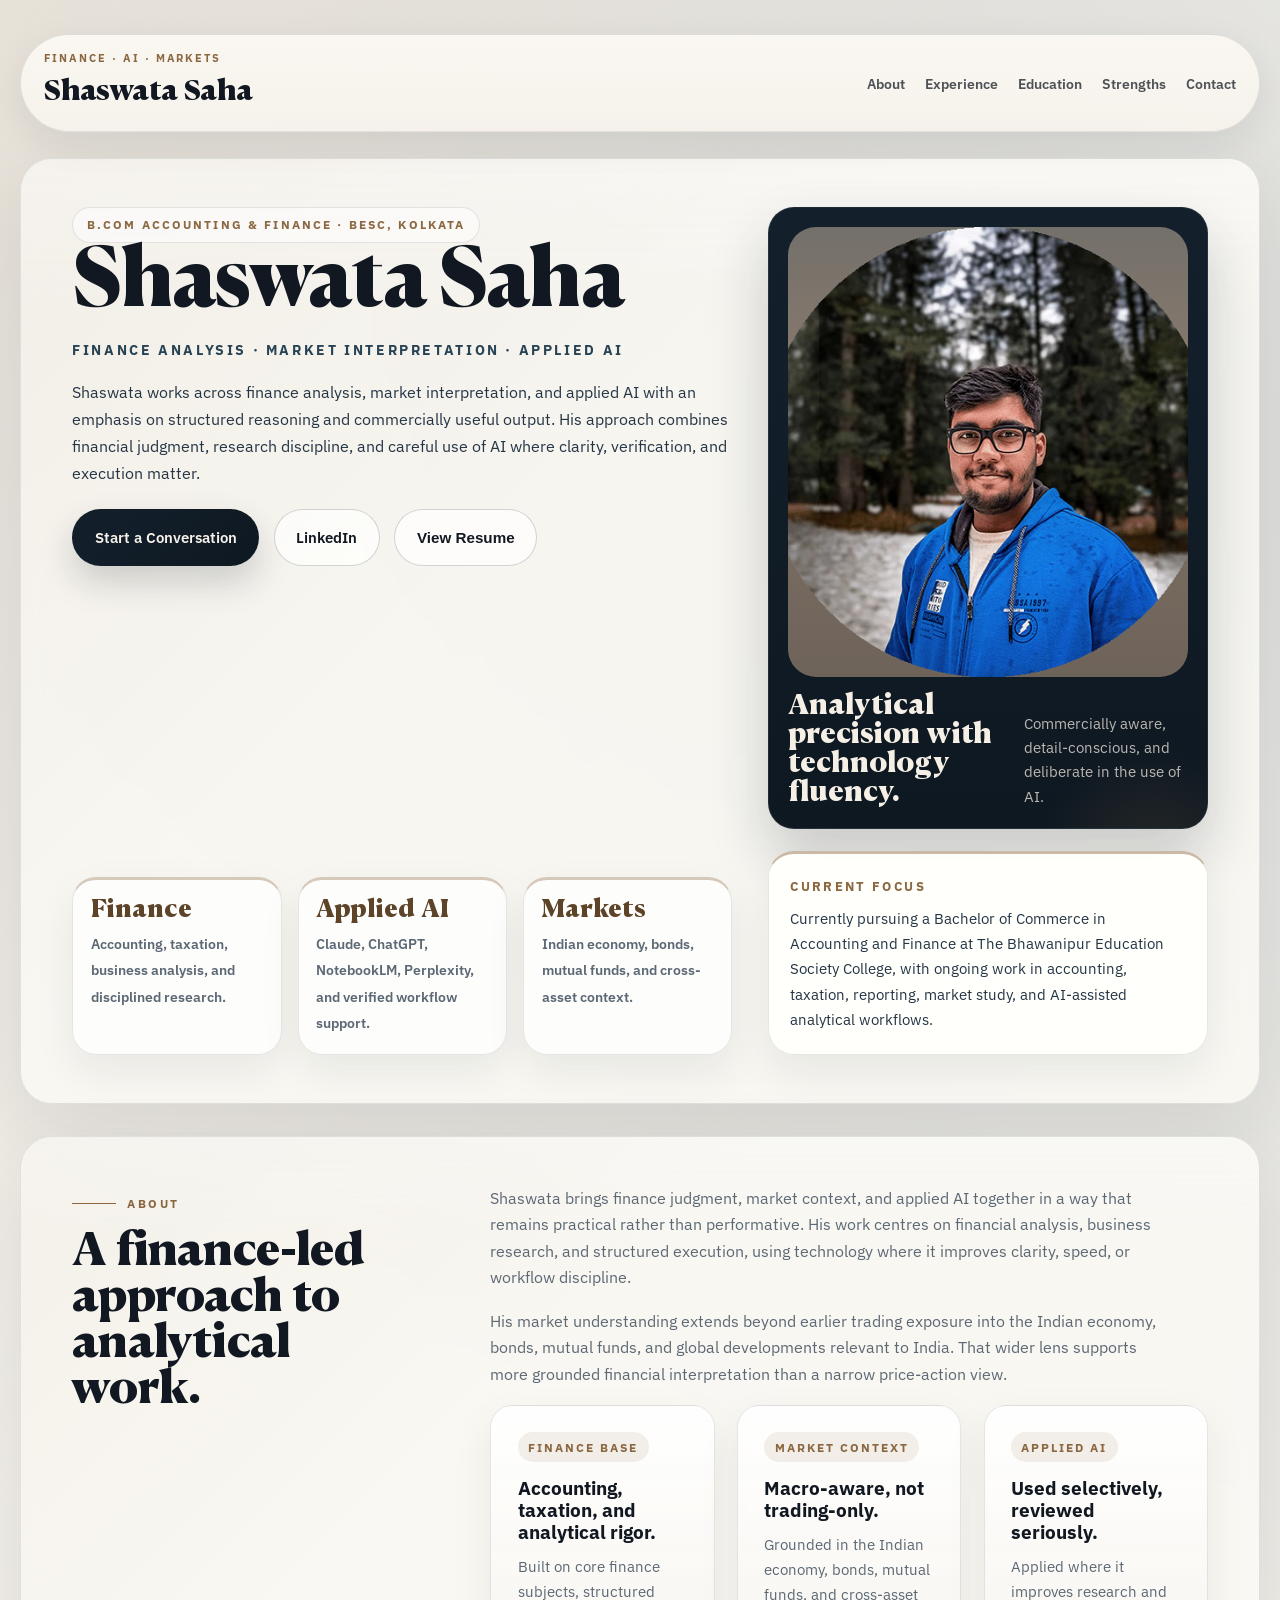
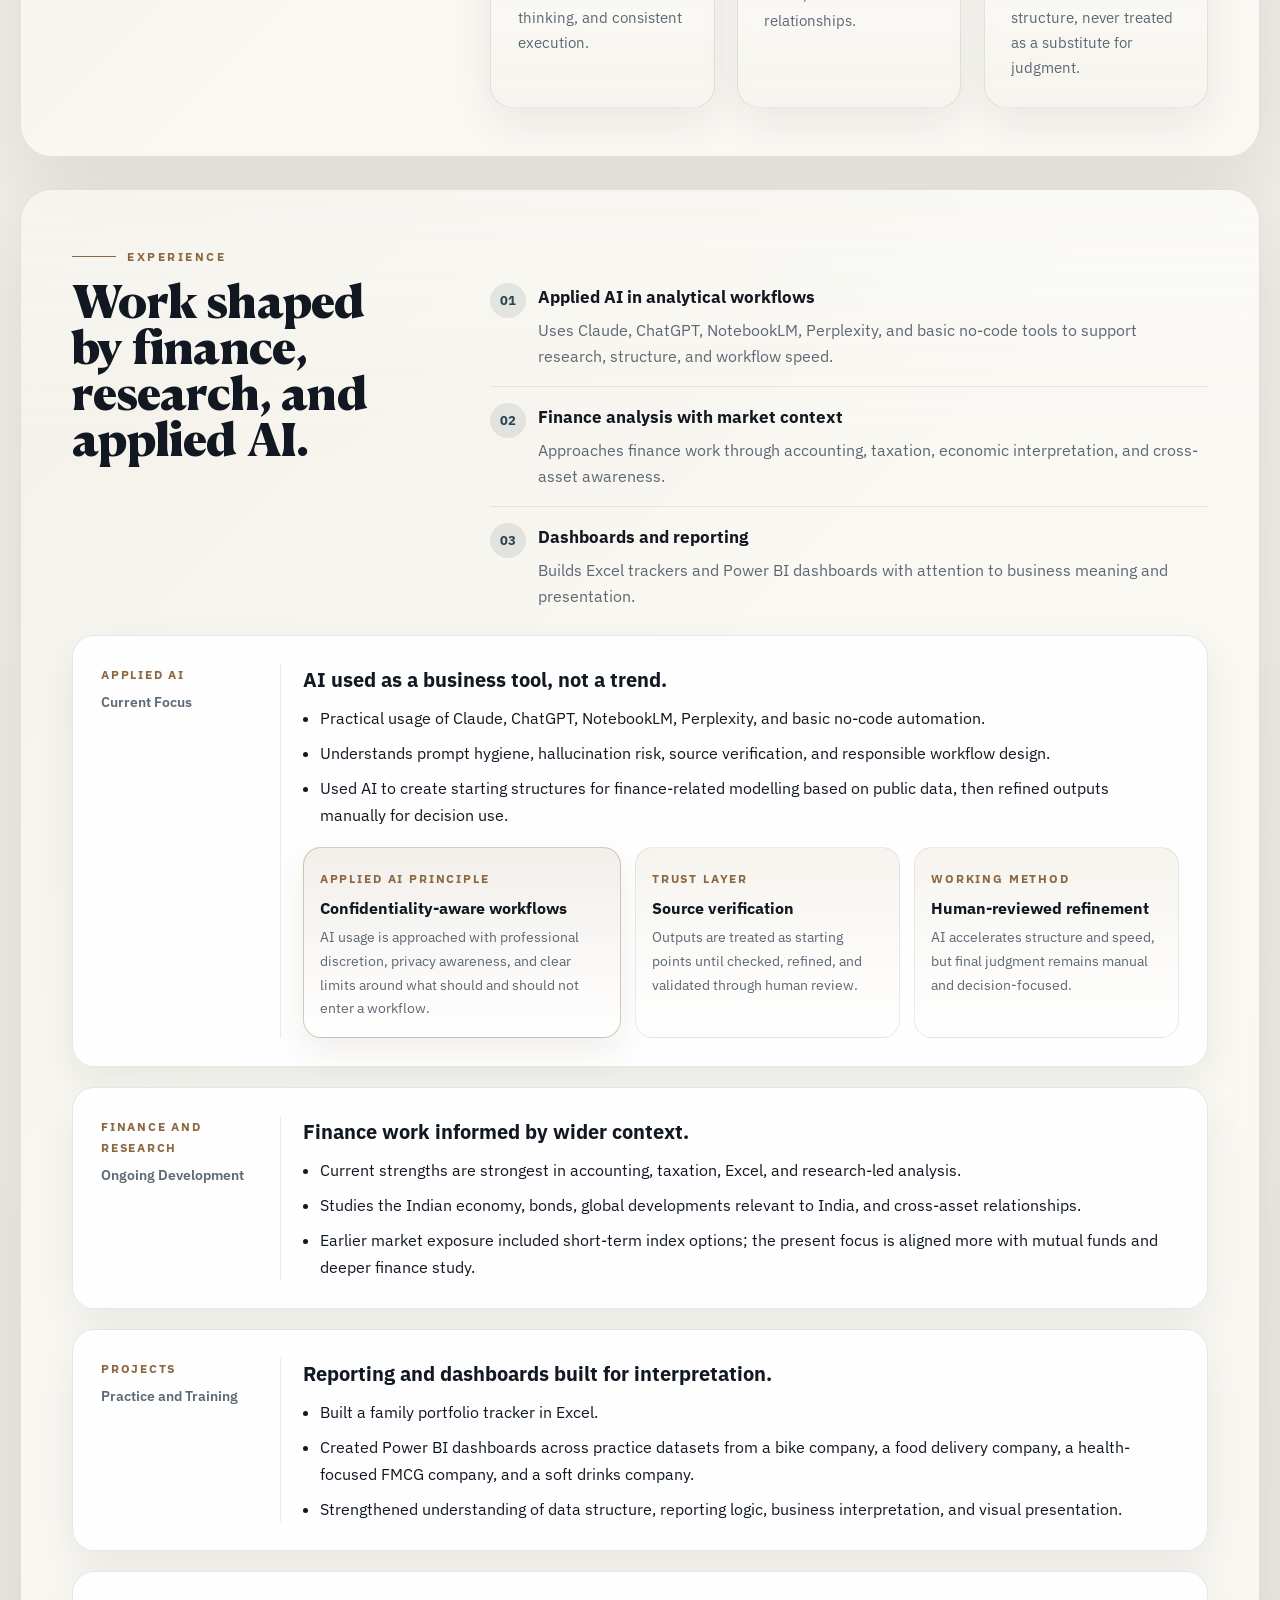
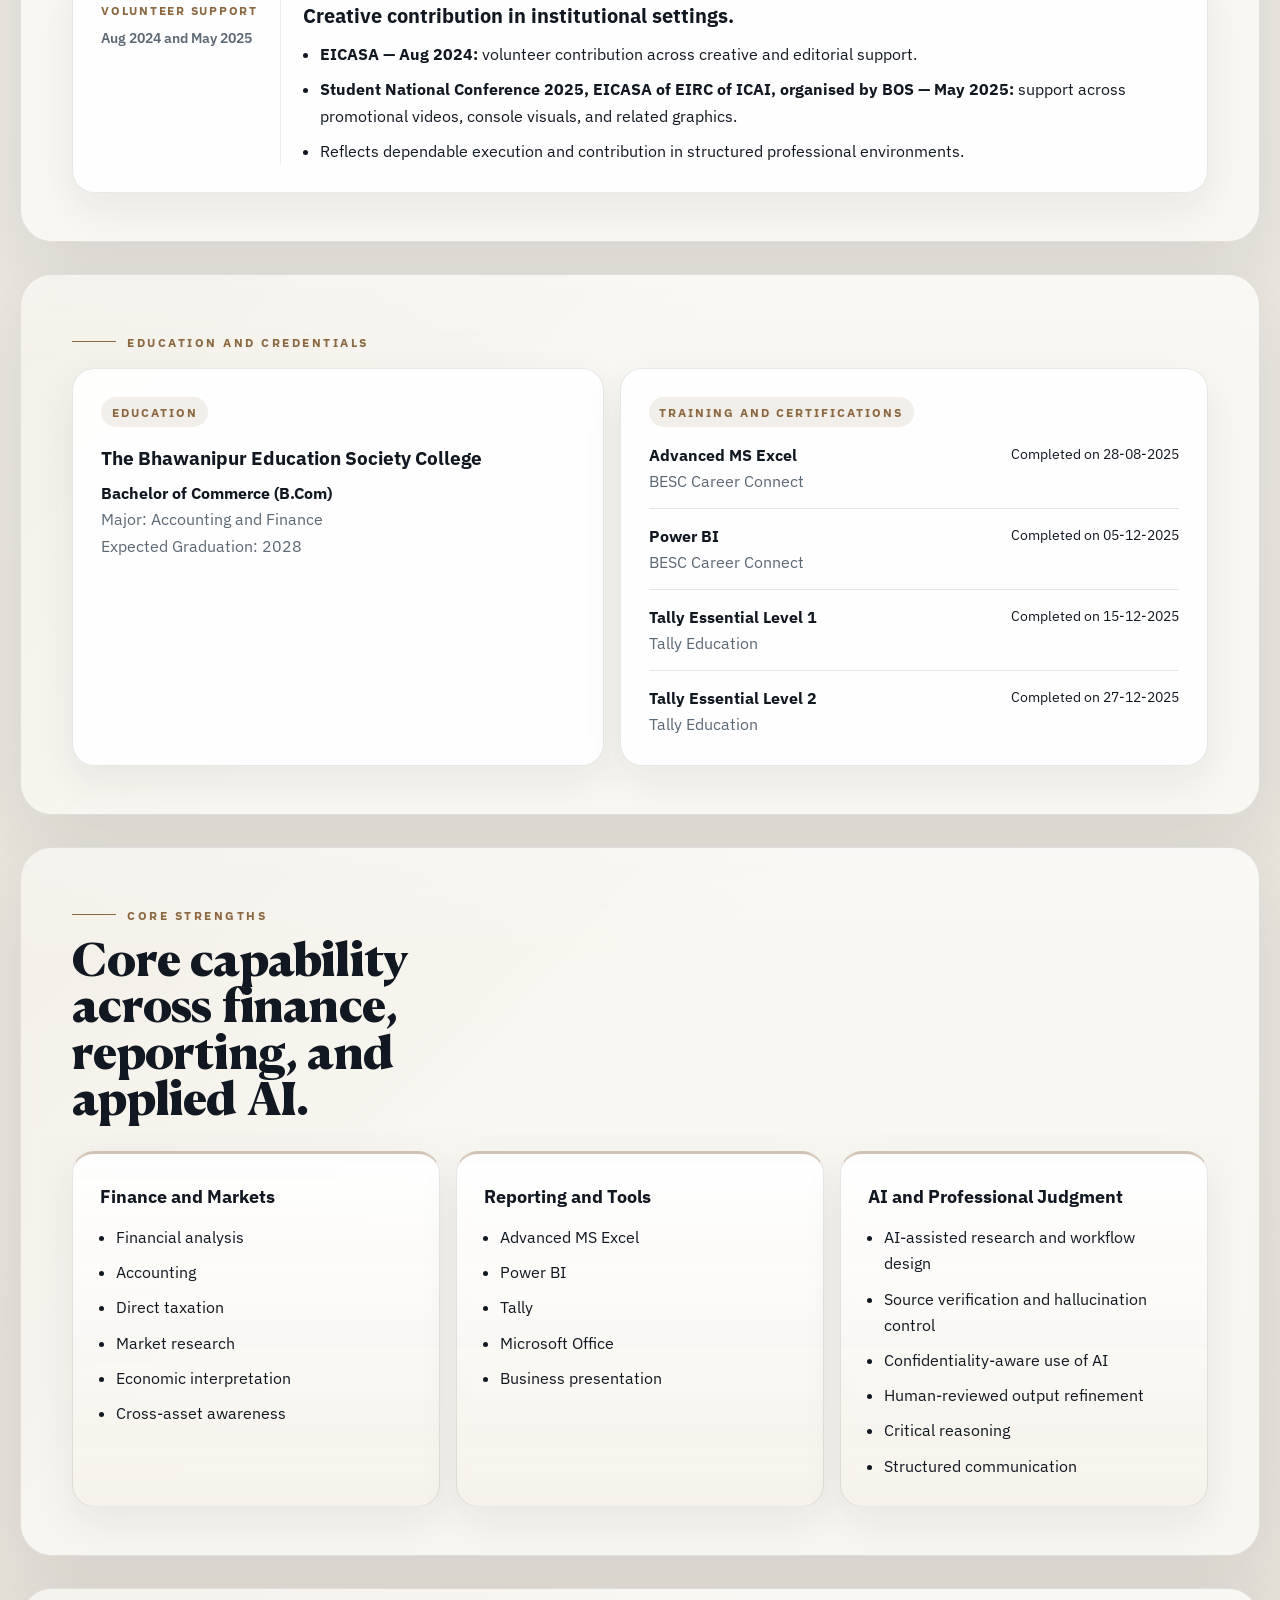
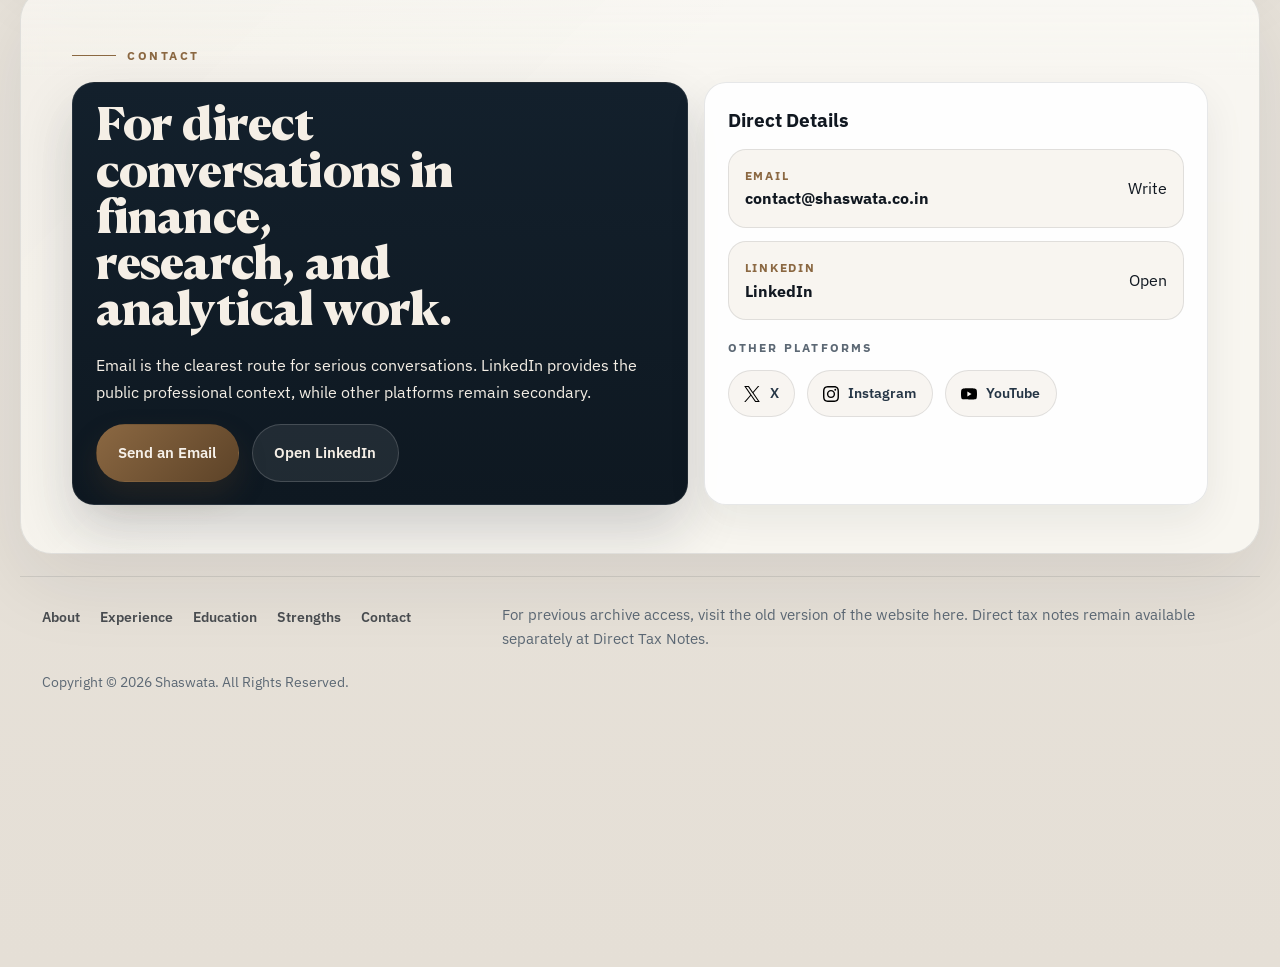
==== commit bea59b91: "Add files via upload" ====
--- a/index.html
+++ b/index.html
@@ -20,6 +20,8 @@
     <meta name="twitter:title" content="Shaswata Saha | Finance Analyst, Applied AI, Markets and Research" />
     <meta name="twitter:description" content="Official website of Shaswata Saha with finance analysis, applied AI, market research, and contact links." />
     <meta name="twitter:image" content="https://shaswata.co.in/assets/profile-pic.png" />
+    <link rel="preload" href="./fonts/ibm-plex-sans/IBMPlexSans-400.woff2" as="font" type="font/woff2" crossorigin />
+    <link rel="preload" href="./fonts/ibm-plex-sans/IBMPlexSans-600.woff2" as="font" type="font/woff2" crossorigin />
     <link rel="preload" href="./fonts/canela/Canela-Black.woff2" as="font" type="font/woff2" crossorigin />
     <link rel="preload" href="./fonts/canela/CanelaText-Black.woff2" as="font" type="font/woff2" crossorigin />
     <link rel="preload" href="./assets/profile-pic.avif" as="image" type="image/avif" />
@@ -414,15 +416,15 @@
                 <p class="socials-kicker">Other Platforms</p>
                 <div class="socials-row">
                   <a class="social-chip" href="https://urls.shaswata.co.in/Shaswata's-Twitter-Account">
-                    <img src="./assets/X.png" alt="X icon" />
+                    <img src="./assets/x.svg" alt="X icon" />
                     <span>X</span>
                   </a>
                   <a class="social-chip" href="https://urls.shaswata.co.in/Shaswata's-Instagram-Account">
-                    <img src="./assets/instagram.png" alt="Instagram icon" />
+                    <img src="./assets/instagram.svg" alt="Instagram icon" />
                     <span>Instagram</span>
                   </a>
                   <a class="social-chip" href="https://urls.shaswata.co.in/Shaswata's-YouTube-Account">
-                    <img src="./assets/youtube.png" alt="YouTube icon" />
+                    <img src="./assets/youtube.svg" alt="YouTube icon" />
                     <span>YouTube</span>
                   </a>
                 </div>
--- a/style.css
+++ b/style.css
@@ -1,5 +1,3 @@
-@import url("https://fonts.googleapis.com/css2?family=IBM+Plex+Sans:wght@400;500;600;700&display=swap");
-
 @font-face {
   font-family: "Canela Display";
   src: url("./fonts/canela/Canela-Black.woff2") format("woff2");
@@ -29,6 +27,38 @@
   src: url("./fonts/canela/CanelaText-BlackItalic.woff2") format("woff2");
   font-style: italic;
   font-weight: 900;
+  font-display: swap;
+}
+
+@font-face {
+  font-family: "IBM Plex Sans";
+  src: url("./fonts/ibm-plex-sans/IBMPlexSans-400.woff2") format("woff2");
+  font-style: normal;
+  font-weight: 400;
+  font-display: swap;
+}
+
+@font-face {
+  font-family: "IBM Plex Sans";
+  src: url("./fonts/ibm-plex-sans/IBMPlexSans-500.woff2") format("woff2");
+  font-style: normal;
+  font-weight: 500;
+  font-display: swap;
+}
+
+@font-face {
+  font-family: "IBM Plex Sans";
+  src: url("./fonts/ibm-plex-sans/IBMPlexSans-600.woff2") format("woff2");
+  font-style: normal;
+  font-weight: 600;
+  font-display: swap;
+}
+
+@font-face {
+  font-family: "IBM Plex Sans";
+  src: url("./fonts/ibm-plex-sans/IBMPlexSans-700.woff2") format("woff2");
+  font-style: normal;
+  font-weight: 700;
   font-display: swap;
 }
 
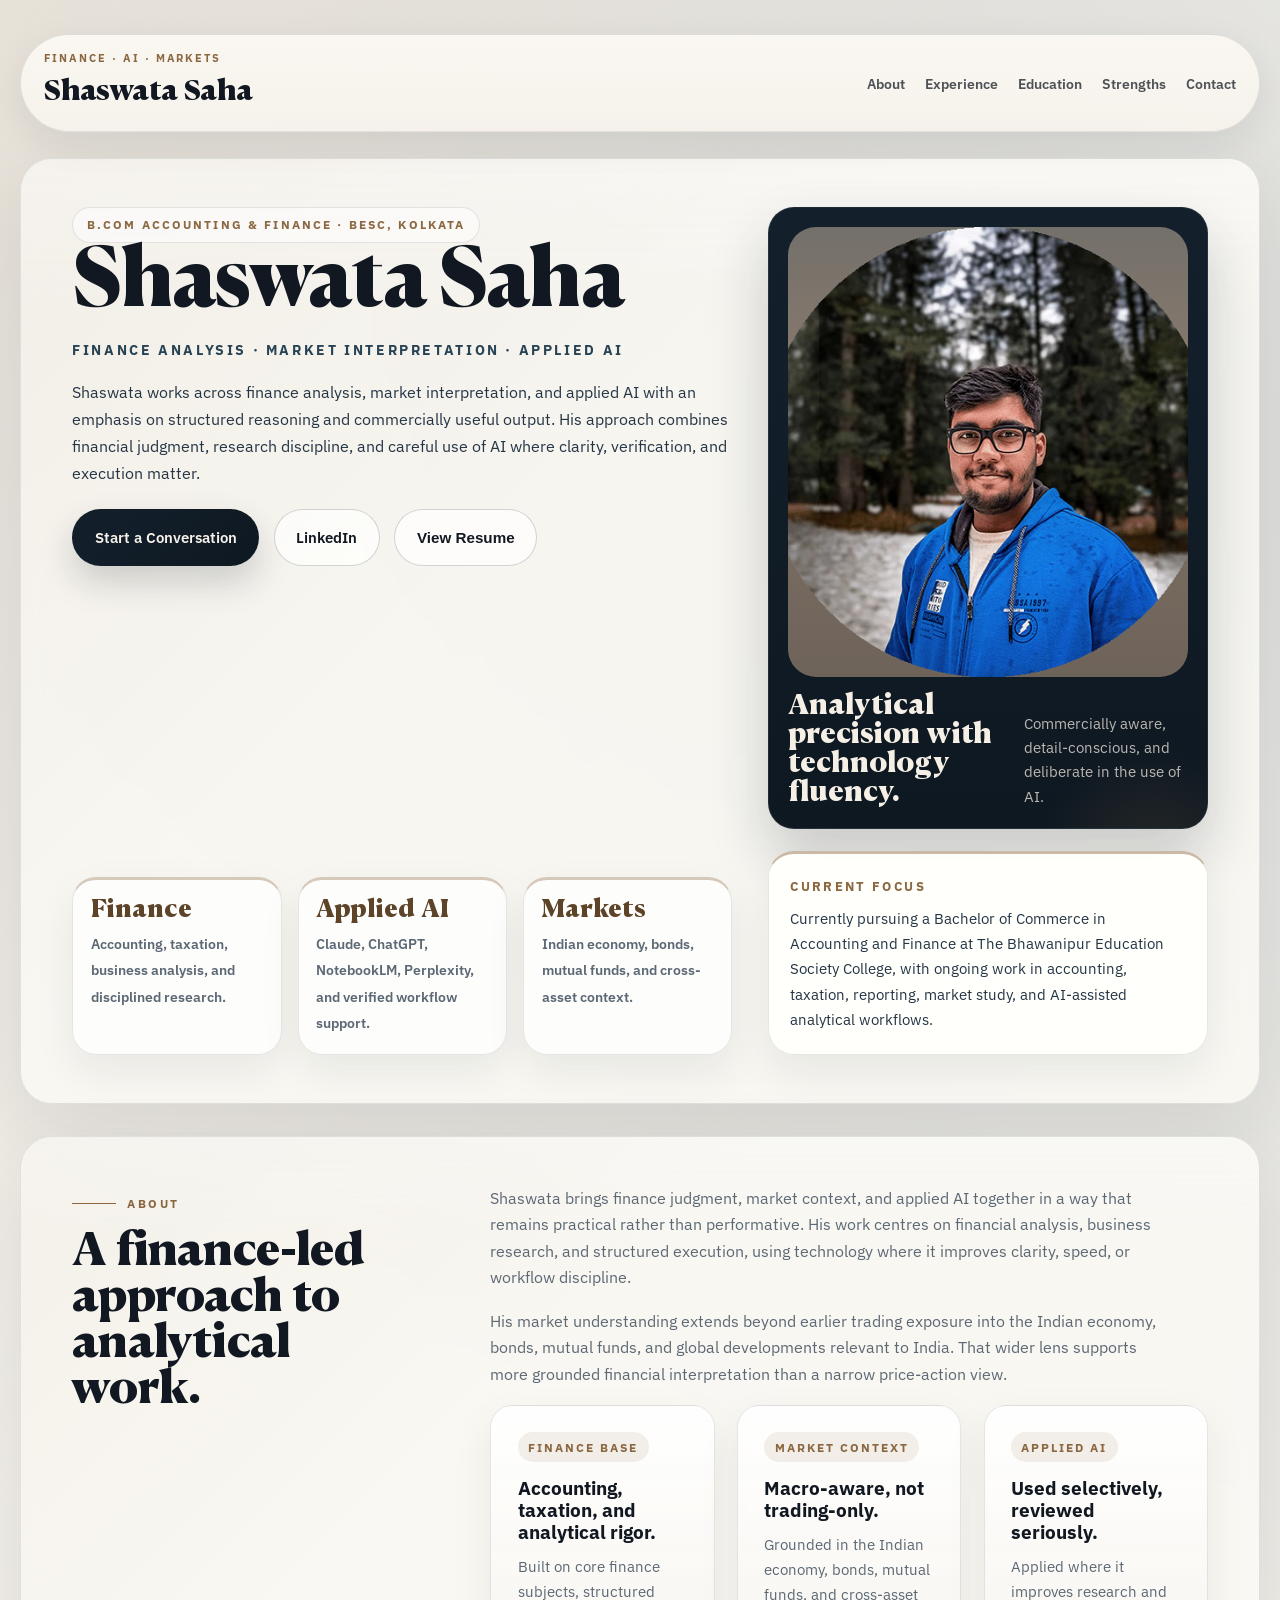
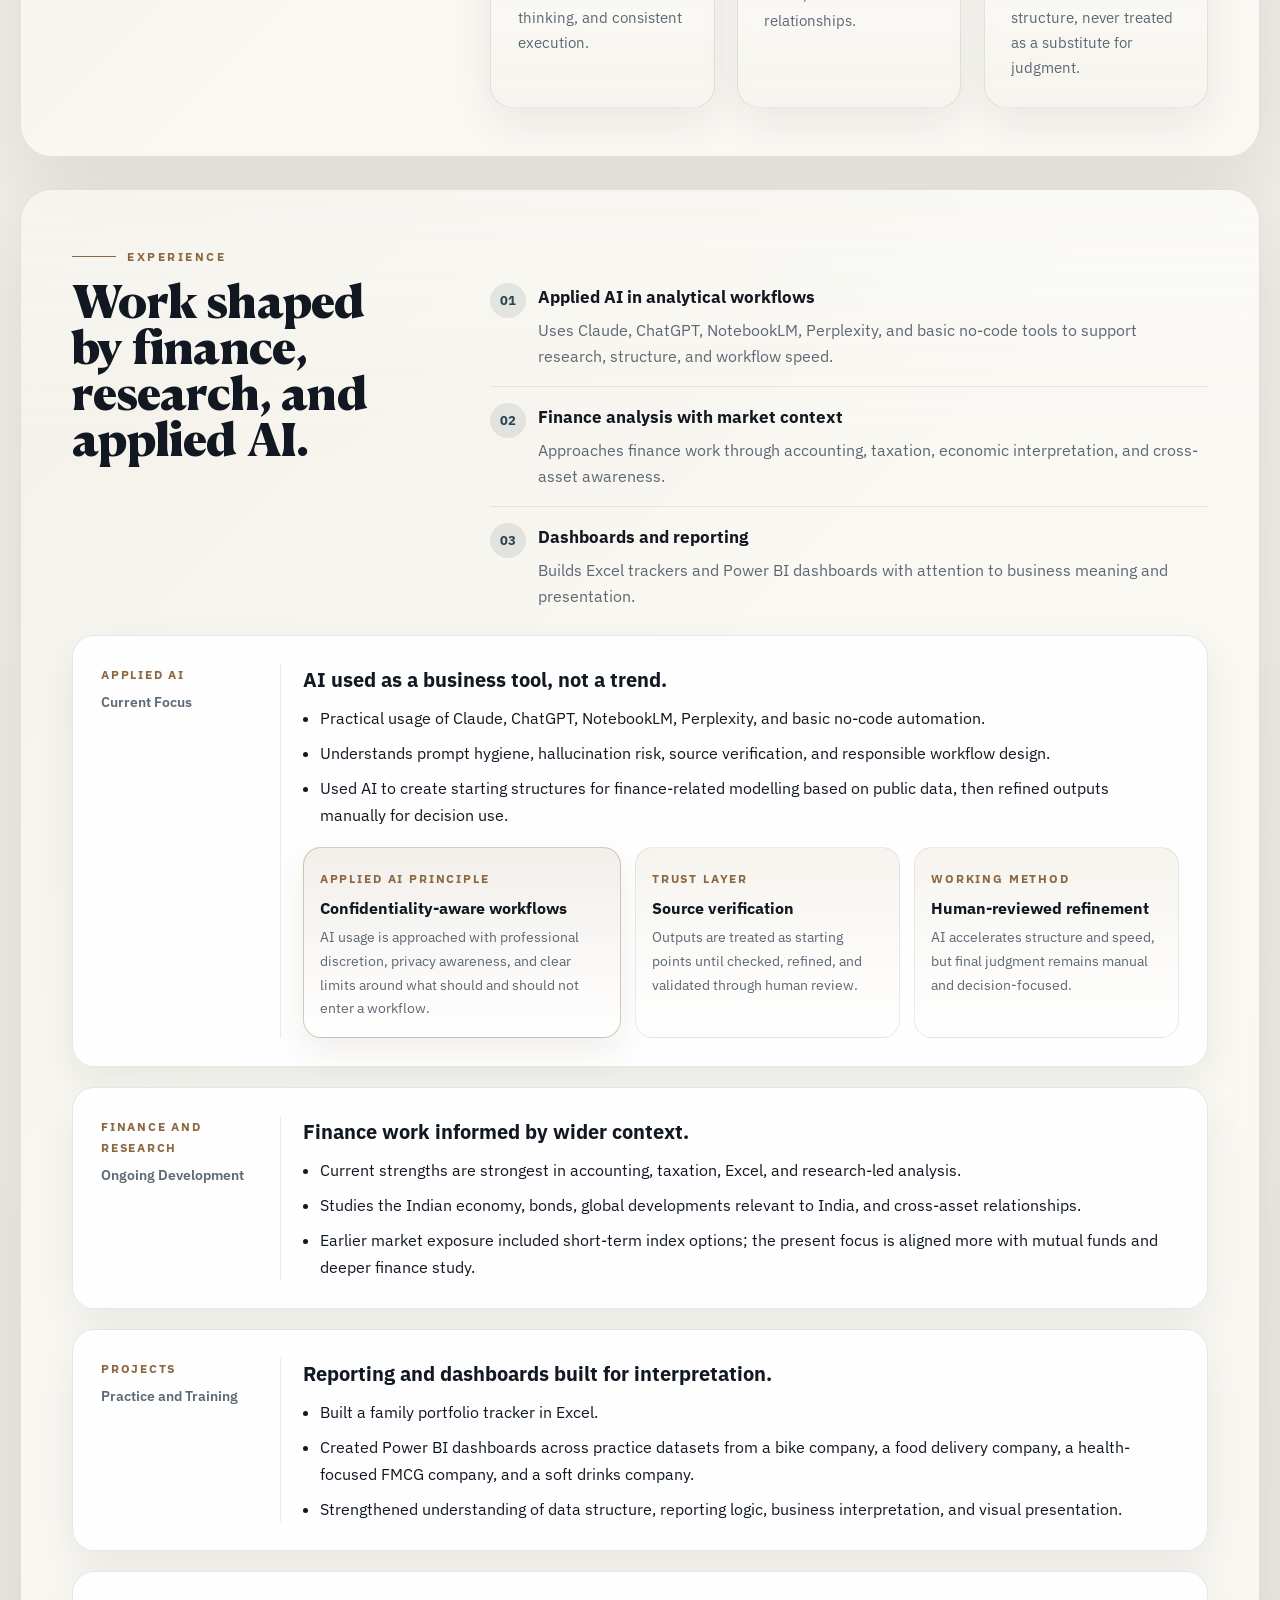
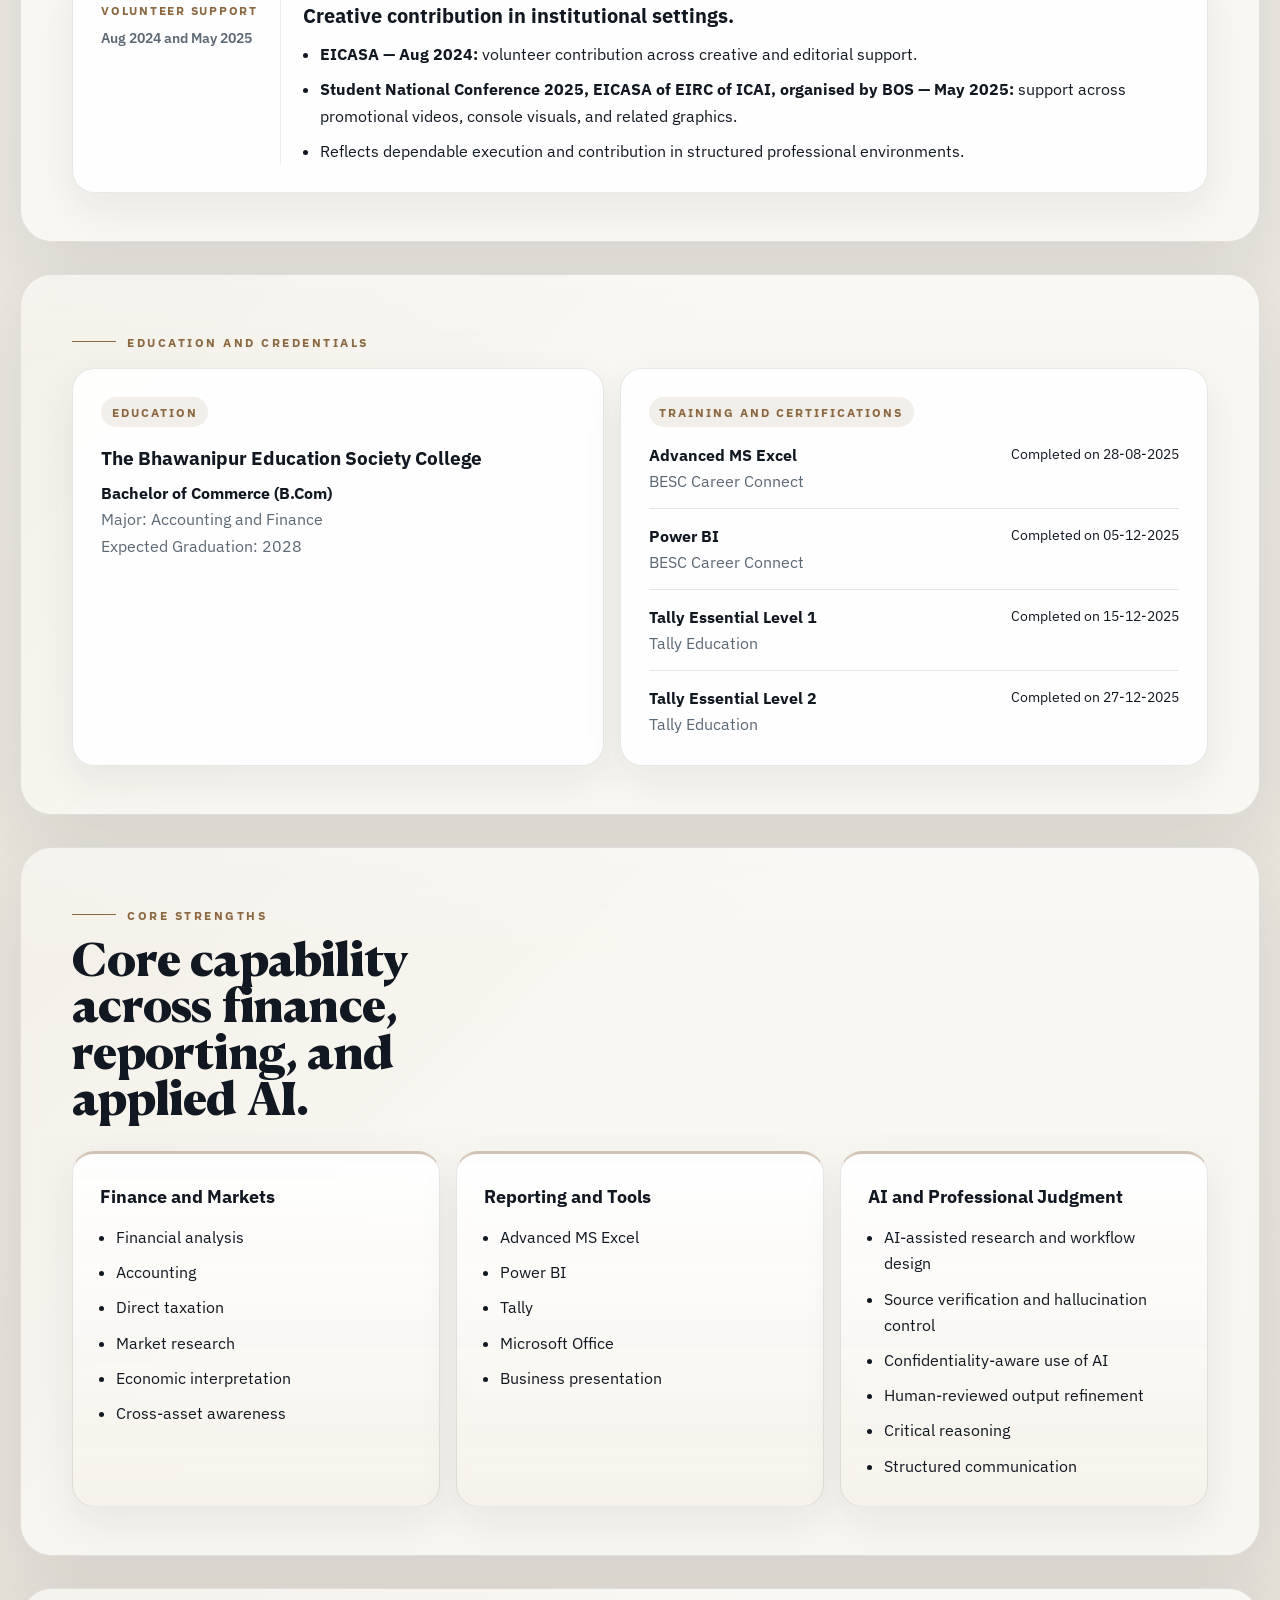
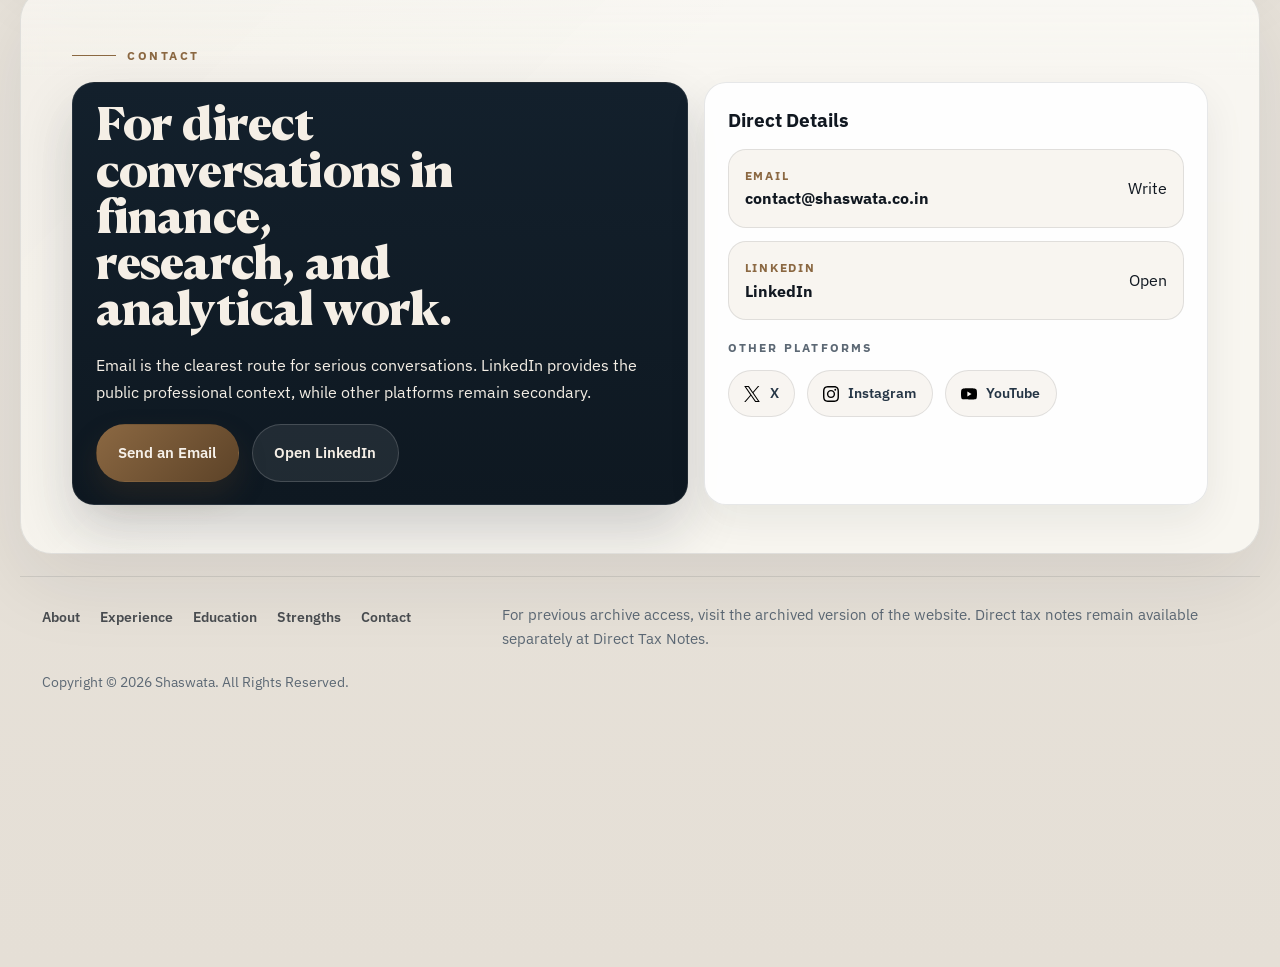
==== commit 6589a727: "Update index.html" ====
--- a/index.html
+++ b/index.html
@@ -5,20 +5,23 @@
     <meta http-equiv="X-UA-Compatible" content="IE=edge" />
     <meta name="viewport" content="width=device-width, initial-scale=1.0" />
     <link rel="icon" type="image/png" sizes="32x32" href="/favicon.png">
-    <title>Shaswata Saha | Finance Analyst, Applied AI, Markets and Research</title>
-    <link rel="canonical" href="https://shaswata.co.in/" />
-    <meta name="description" content="Official website of Shaswata Saha, focused on finance analysis, applied AI, market research, taxation, accounting, and structured business thinking." />
+    <title>Shaswata Saha | Finance Analysis, Applied AI, Markets and Research</title>
+    <link rel="canonical" href="https://shaswata.co.in" />
+    <link rel="alternate" hreflang="en-IN" href="https://shaswata.co.in" />
+    <meta name="description" content="Official website of Shaswata Saha covering finance analysis, applied AI, market research, taxation, accounting, dashboards, and structured business thinking." />
     <meta name="robots" content="index, follow" />
     <meta name="author" content="Shaswata Saha" />
+    <meta name="theme-color" content="#111821" />
     <meta property="og:type" content="website" />
-    <meta property="og:title" content="Shaswata Saha | Finance Analyst, Applied AI, Markets and Research" />
-    <meta property="og:description" content="Official website of Shaswata Saha with finance analysis, applied AI, market research, and contact links." />
+    <meta property="og:title" content="Shaswata Saha | Finance Analysis, Applied AI, Markets and Research" />
+    <meta property="og:description" content="Official website of Shaswata Saha with finance analysis, applied AI, market research, dashboards, and direct contact details." />
     <meta property="og:image" content="https://shaswata.co.in/assets/profile-pic.png" />
-    <meta property="og:url" content="https://shaswata.co.in/" />
+    <meta property="og:image:alt" content="Portrait of Shaswata Saha" />
+    <meta property="og:url" content="https://shaswata.co.in" />
     <meta property="og:site_name" content="Shaswata Saha" />
     <meta name="twitter:card" content="summary_large_image" />
-    <meta name="twitter:title" content="Shaswata Saha | Finance Analyst, Applied AI, Markets and Research" />
-    <meta name="twitter:description" content="Official website of Shaswata Saha with finance analysis, applied AI, market research, and contact links." />
+    <meta name="twitter:title" content="Shaswata Saha | Finance Analysis, Applied AI, Markets and Research" />
+    <meta name="twitter:description" content="Official website of Shaswata Saha with finance analysis, applied AI, market research, dashboards, and direct contact details." />
     <meta name="twitter:image" content="https://shaswata.co.in/assets/profile-pic.png" />
     <link rel="preload" href="./fonts/ibm-plex-sans/IBMPlexSans-400.woff2" as="font" type="font/woff2" crossorigin />
     <link rel="preload" href="./fonts/ibm-plex-sans/IBMPlexSans-600.woff2" as="font" type="font/woff2" crossorigin />
@@ -32,20 +35,49 @@
           {
             "@type": "Person",
             "name": "Shaswata Saha",
-            "url": "https://shaswata.co.in/",
+            "url": "https://shaswata.co.in",
             "image": "https://shaswata.co.in/assets/profile-pic.png",
-            "jobTitle": "Finance Analyst | Applied AI | Markets and Research",
+            "description": "Finance-focused professional working across finance analysis, market interpretation, applied AI, and business research.",
+            "jobTitle": "Finance Analysis | Applied AI | Markets and Research",
             "sameAs": [
               "https://urls.shaswata.co.in/Shaswata's-LinkedIn-Account",
               "https://urls.shaswata.co.in/Shaswata's-Twitter-Account",
               "https://urls.shaswata.co.in/Shaswata's-Instagram-Account",
               "https://urls.shaswata.co.in/Shaswata's-YouTube-Account"
+            ],
+            "knowsAbout": [
+              "Finance analysis",
+              "Accounting",
+              "Direct taxation",
+              "Applied AI",
+              "Market research",
+              "Power BI",
+              "Microsoft Excel"
             ]
           },
           {
             "@type": "WebSite",
             "name": "Shaswata Saha",
-            "url": "https://shaswata.co.in/"
+            "url": "https://shaswata.co.in"
+          },
+          {
+            "@type": "WebPage",
+            "name": "Shaswata Saha | Finance Analysis, Applied AI, Markets and Research",
+            "url": "https://shaswata.co.in",
+            "description": "Official website of Shaswata Saha covering finance analysis, applied AI, market research, taxation, accounting, dashboards, and structured business thinking.",
+            "isPartOf": {
+              "@type": "WebSite",
+              "url": "https://shaswata.co.in"
+            },
+            "about": {
+              "@type": "Person",
+              "name": "Shaswata Saha"
+            },
+            "primaryImageOfPage": {
+              "@type": "ImageObject",
+              "url": "https://shaswata.co.in/assets/profile-pic.png"
+            },
+            "inLanguage": "en-IN"
           }
         ]
       }
@@ -446,7 +478,7 @@
               </ul>
             </div>
           </nav>
-          <p class="footer-note">For previous archive access, visit the old version of the website <a href="https://shaswata.co.in/old/" title="Explore the old version of Shaswata's website">here</a>. Direct tax notes remain available separately at <a href="direct-tax-I/">Direct Tax Notes</a>.</p>
+          <p class="footer-note">For previous archive access, visit the <a href="https://shaswata.co.in/old/" title="Explore the archived version of the Shaswata Saha website">archived version of the website</a>. Direct tax notes remain available separately at <a href="direct-tax-I/">Direct Tax Notes</a>.</p>
         </div>
         <p class="footer-copy">Copyright &#169; 2026 Shaswata. All Rights Reserved.</p>
       </footer>
